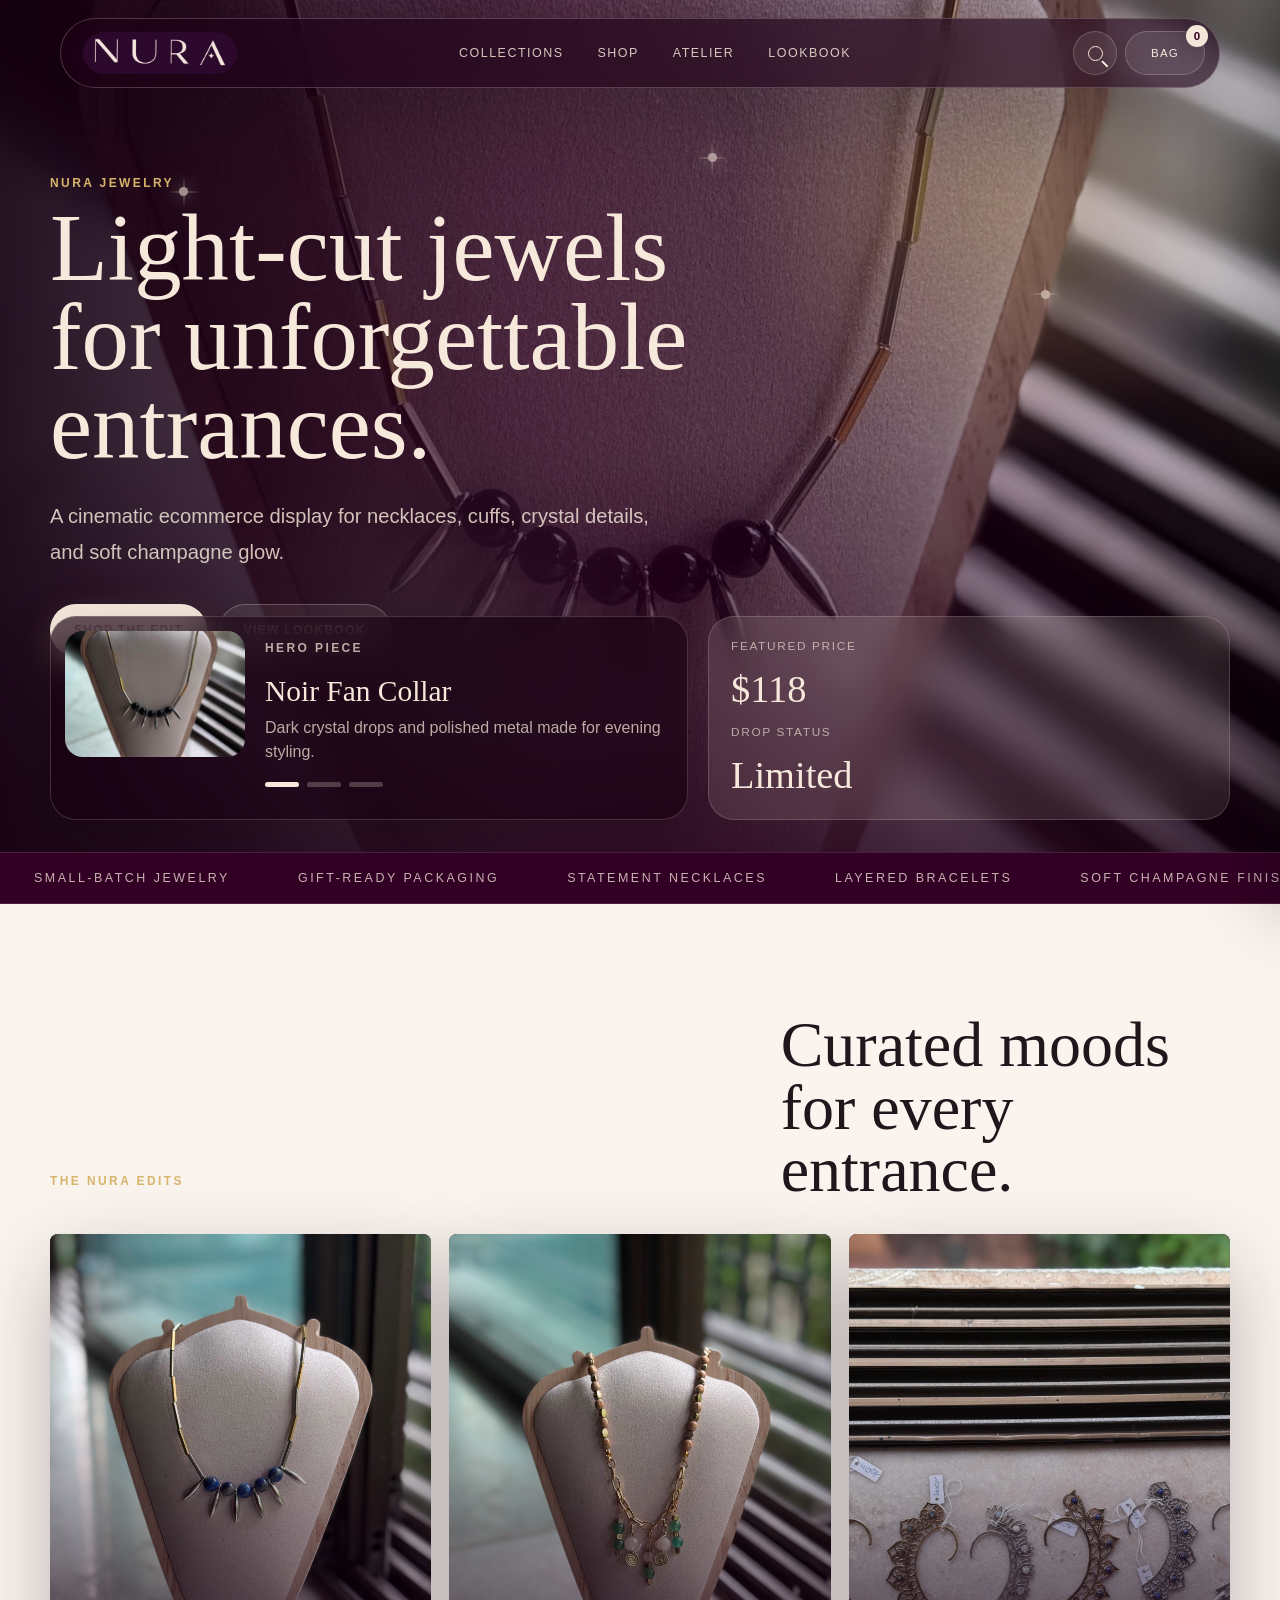
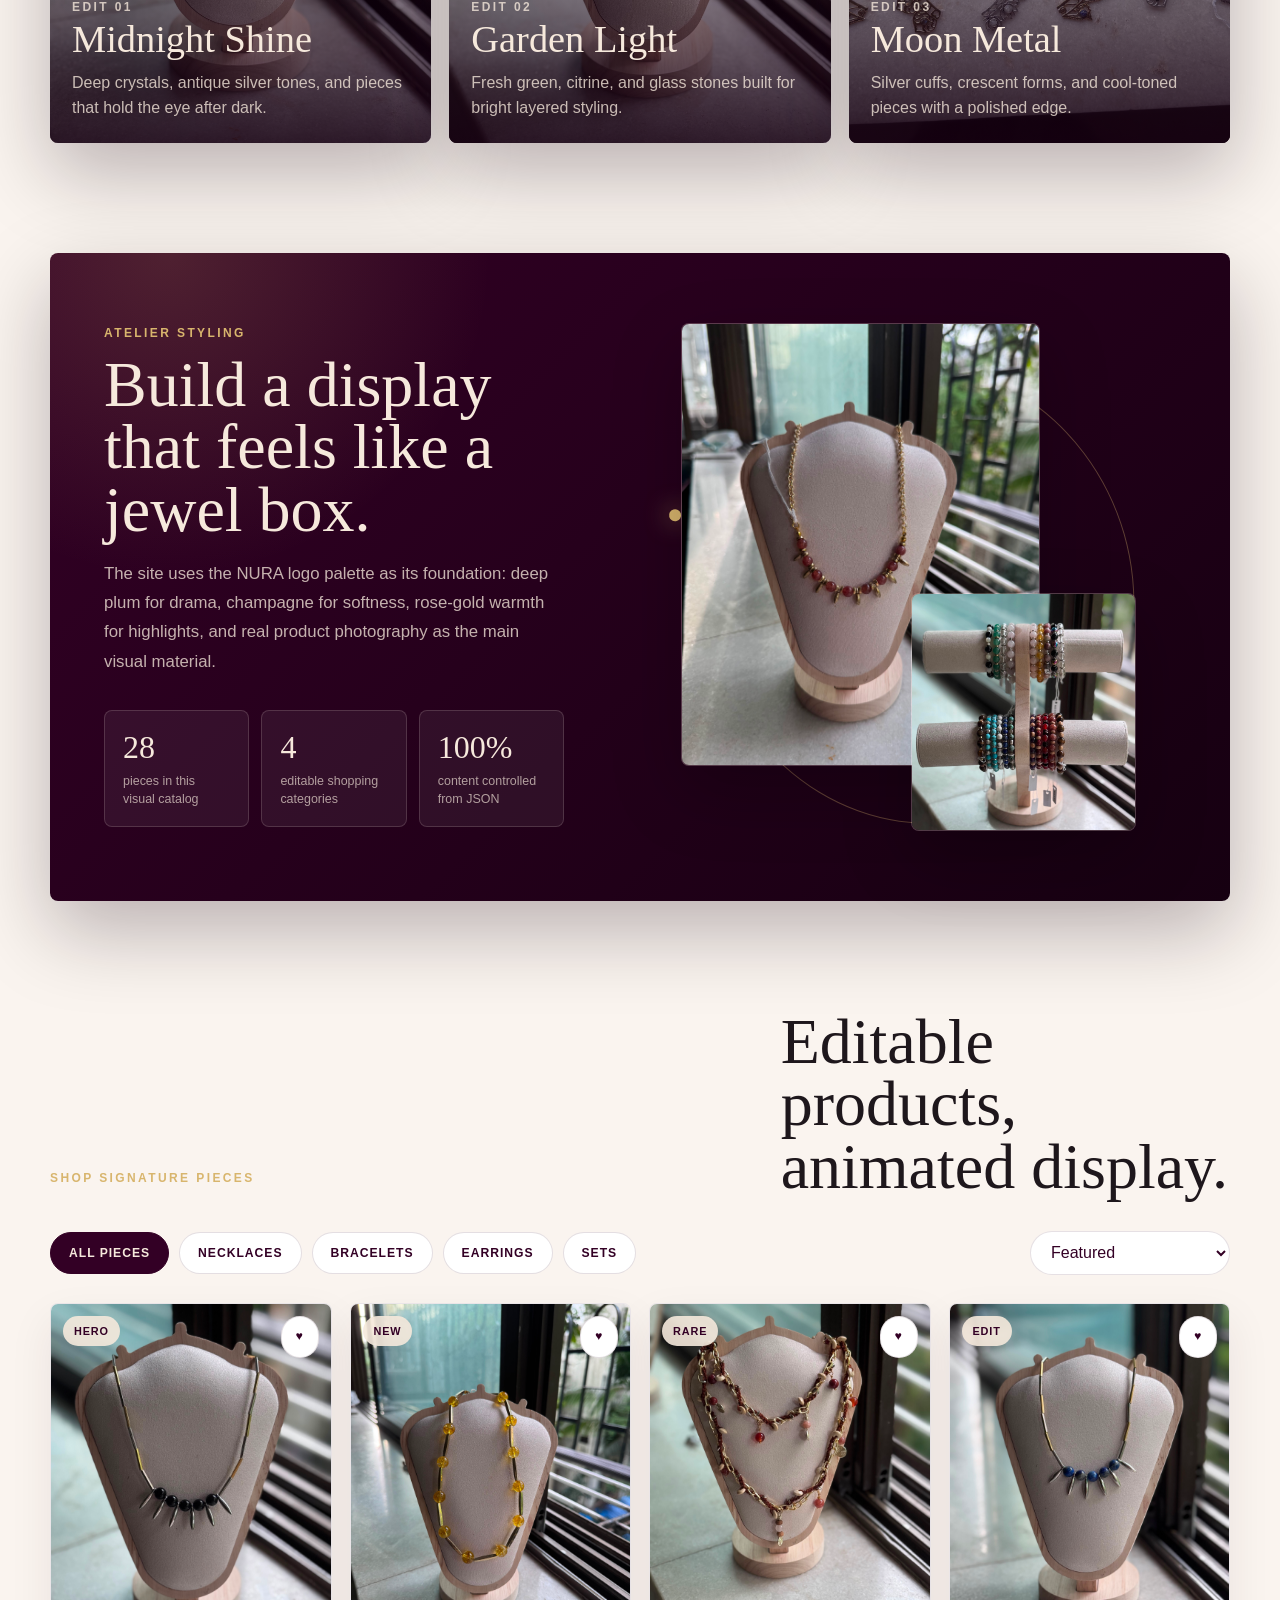
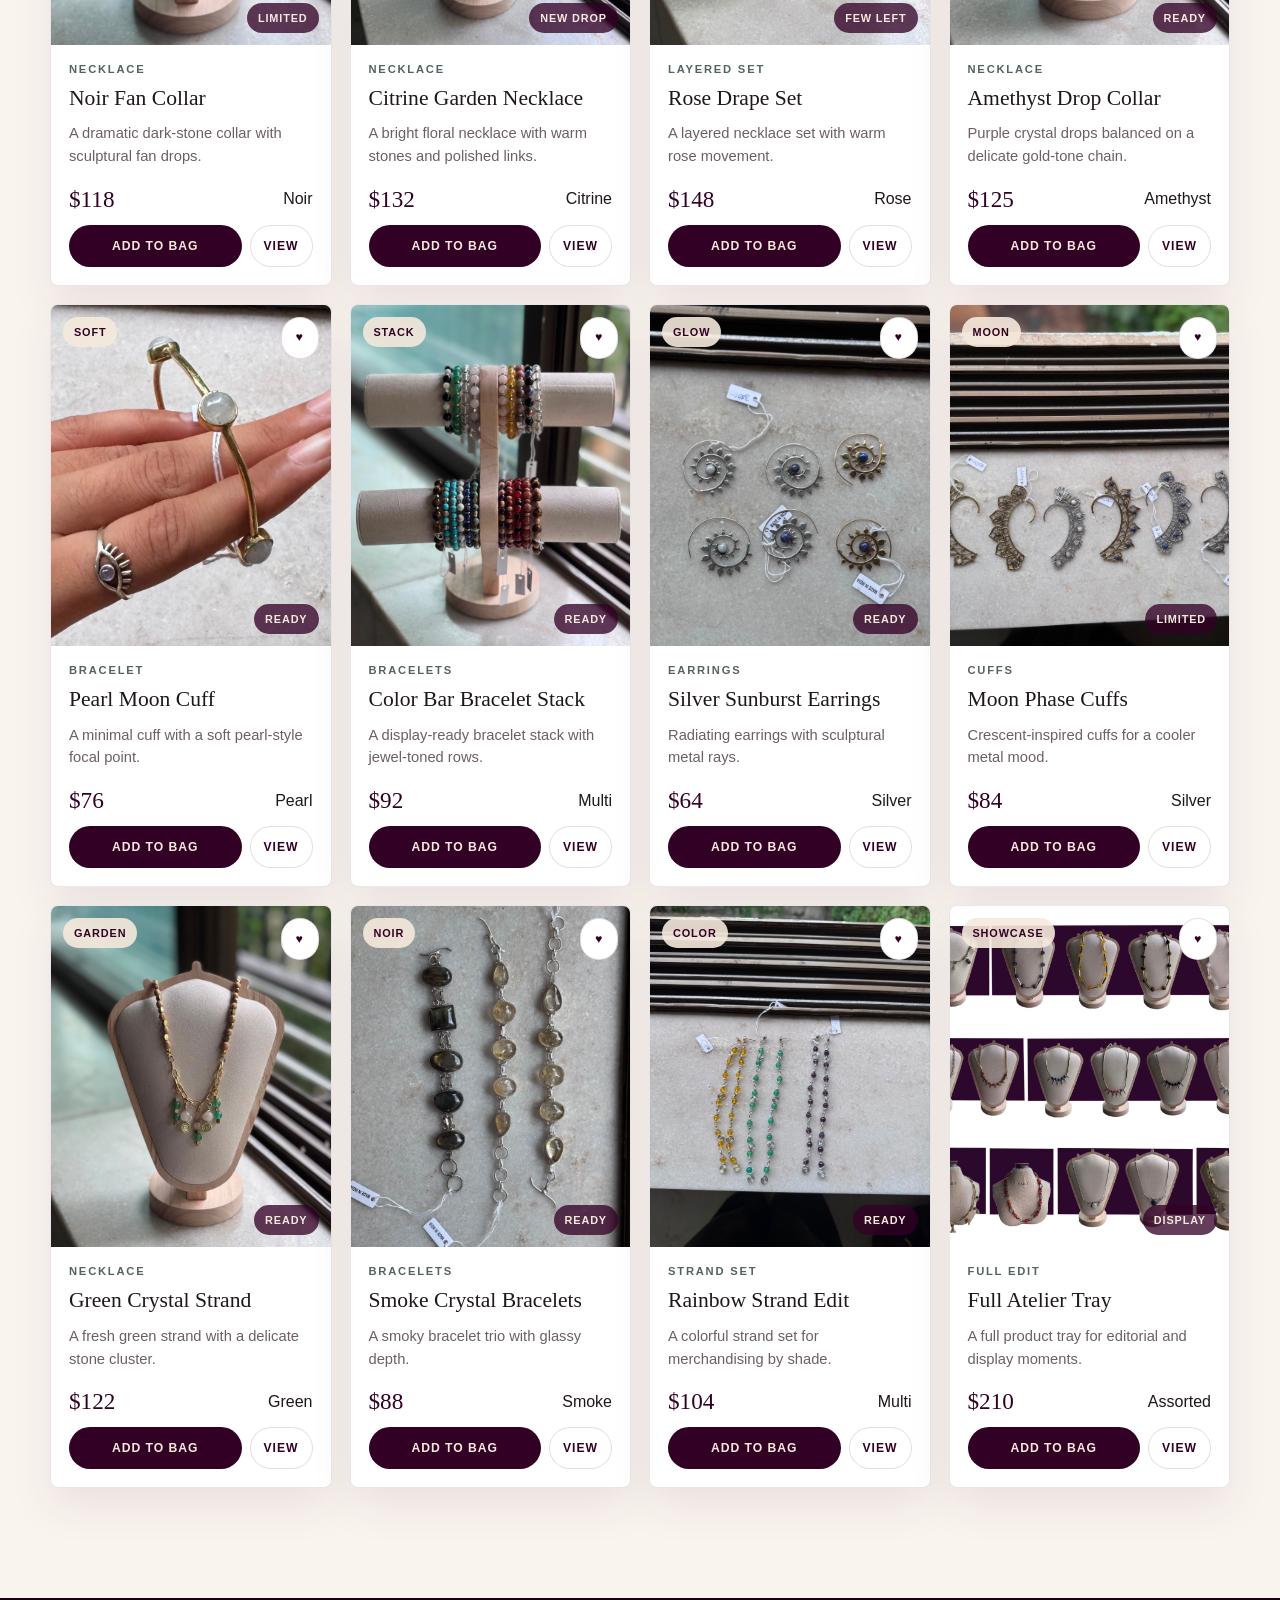
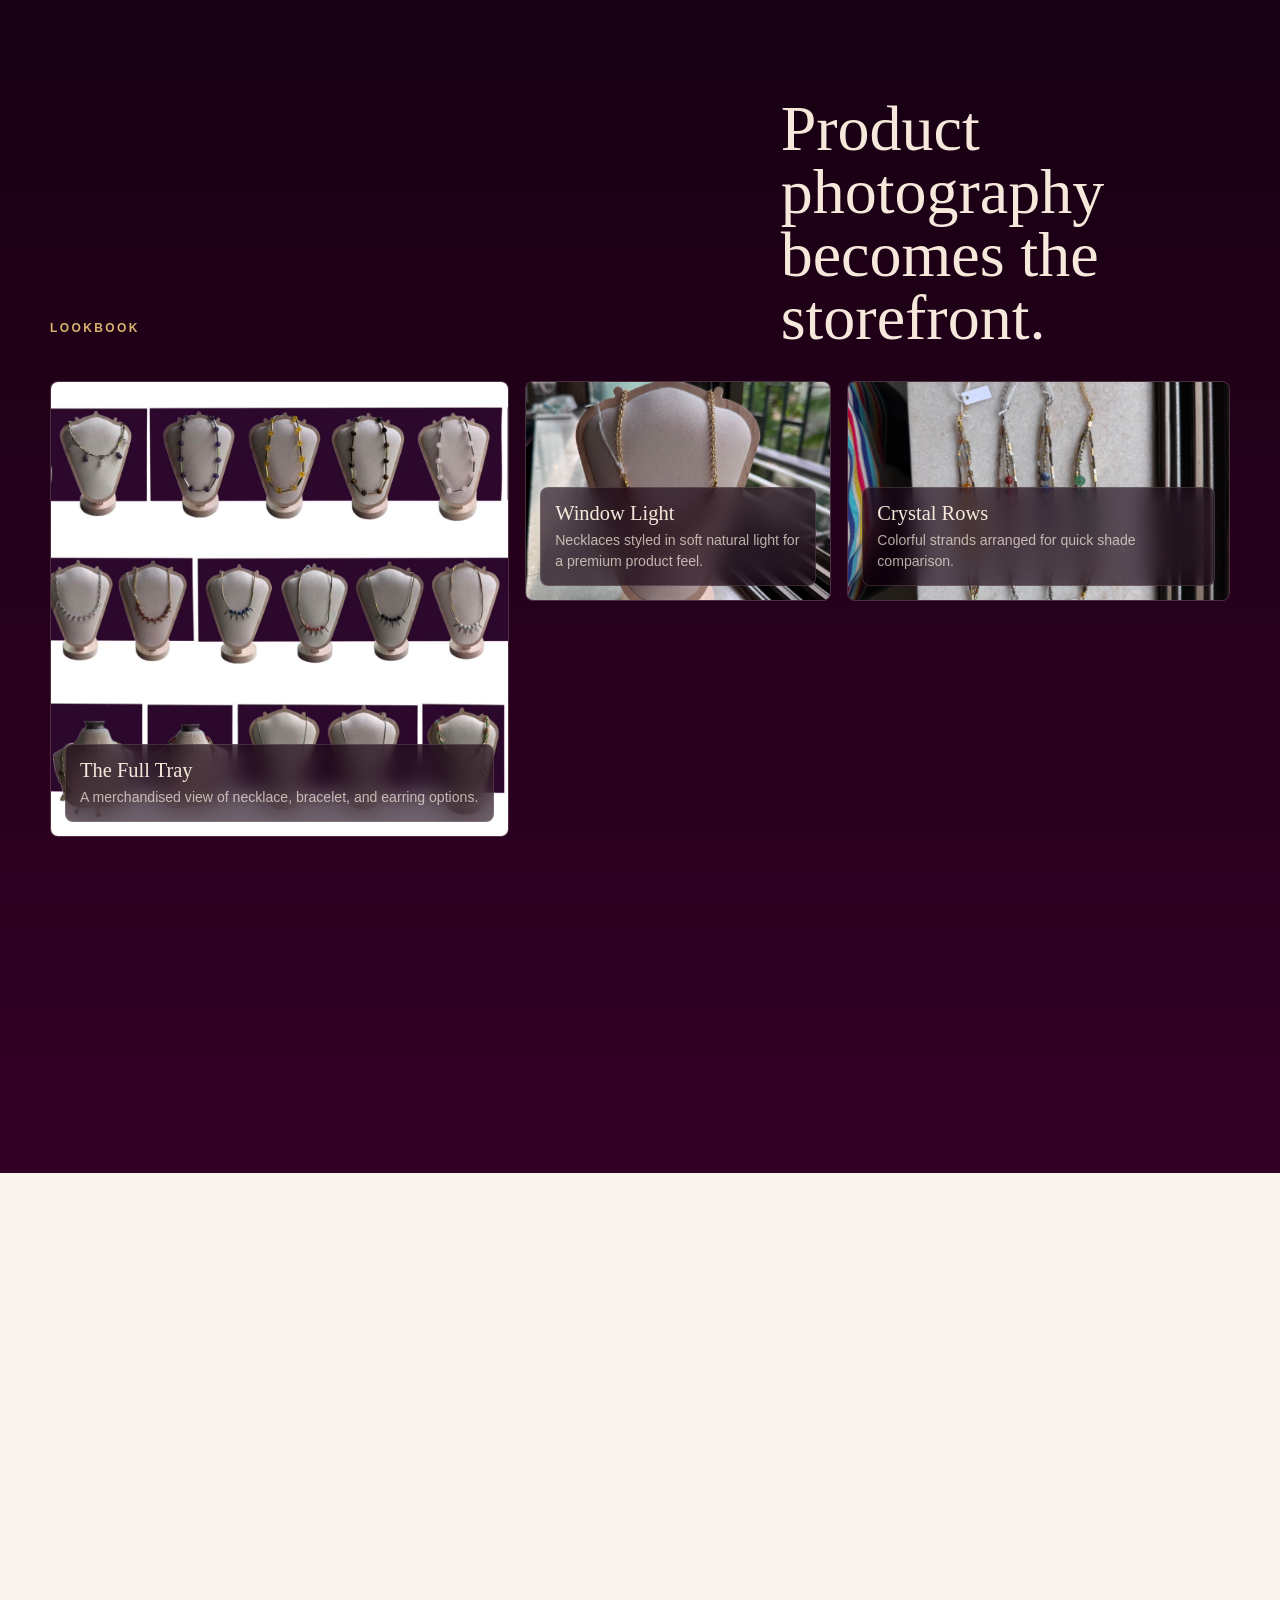
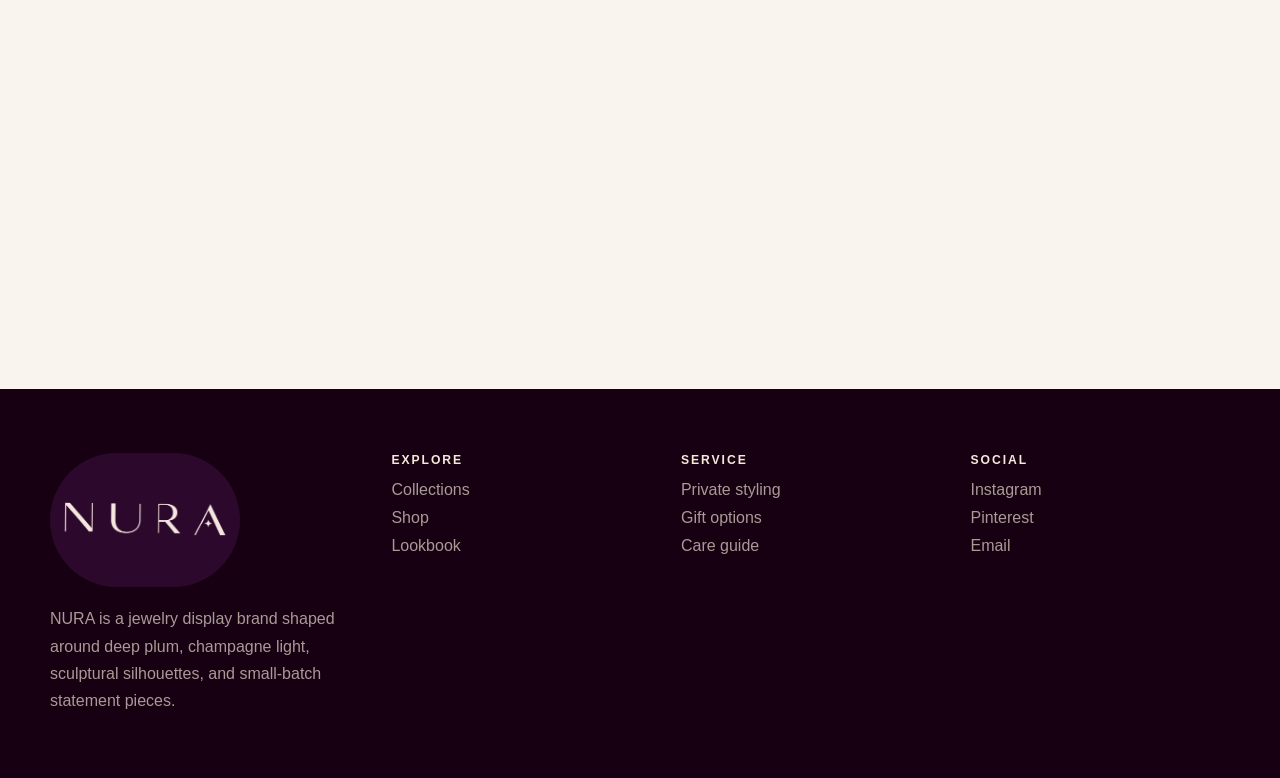
==== index.html @ d4d89b65 "Build NURA jewelry website" ====
<!DOCTYPE html>
<html lang="en">
  <head>
    <meta charset="UTF-8" />
    <meta name="viewport" content="width=device-width, initial-scale=1.0" />
    <meta
      name="description"
      content="NURA is a jewelry ecommerce showcase with animated collections, editable JSON content, and polished product displays."
    />
    <title>NURA Jewelry | Light-Cut Statement Pieces</title>
    <link rel="stylesheet" href="css/style.css" />
    <script src="js/jquery-3.7.1.min.js" defer></script>
    <script src="js/main.js" defer></script>
  </head>
  <body>
    <div class="loader" id="loader" aria-hidden="true">
      <img src="14340495-cec3-4148-ad80-c19ca91f271d.JPG" alt="" />
      <span></span>
    </div>

    <div class="scroll-progress" id="scrollProgress"></div>

    <header class="site-header" id="siteHeader">
      <a class="brand-mark" href="#home" aria-label="NURA home">
        <img
          src="14340495-cec3-4148-ad80-c19ca91f271d.JPG"
          alt="NURA logo"
        />
      </a>

      <nav class="nav-links" aria-label="Primary navigation">
        <a href="#collections">Collections</a>
        <a href="#shop">Shop</a>
        <a href="#atelier">Atelier</a>
        <a href="#lookbook">Lookbook</a>
      </nav>

      <div class="header-actions">
        <button class="icon-button search-toggle" type="button" aria-label="Open search">
          <span></span>
        </button>
        <button class="cart-button" type="button" id="openCart" aria-label="Open cart">
          <span class="cart-dot" id="cartCount">0</span>
          Bag
        </button>
        <button class="menu-toggle" type="button" id="menuToggle" aria-label="Open menu">
          <span></span>
          <span></span>
          <span></span>
        </button>
      </div>
    </header>

    <aside class="mobile-menu" id="mobileMenu" aria-label="Mobile navigation">
      <a href="#collections">Collections</a>
      <a href="#shop">Shop</a>
      <a href="#atelier">Atelier</a>
      <a href="#lookbook">Lookbook</a>
    </aside>

    <div class="search-panel" id="searchPanel" aria-label="Product search">
      <label for="searchInput">Search NURA pieces</label>
      <div>
        <input id="searchInput" type="search" placeholder="Try necklace, bracelet, moon..." />
        <button type="button" id="clearSearch">Clear</button>
      </div>
    </div>

    <main>
      <section class="hero" id="home">
        <div class="hero-bg" id="heroBg"></div>
        <div class="hero-overlay"></div>
        <div class="hero-stars" aria-hidden="true">
          <span></span>
          <span></span>
          <span></span>
          <span></span>
          <span></span>
        </div>

        <div class="hero-content reveal">
          <p class="eyebrow" id="heroEyebrow">NURA Jewelry</p>
          <h1 id="heroTitle">Jewelry that turns light into a signature.</h1>
          <p id="heroCopy">
            Sculptural pieces, gemstone details, and a dramatic plum-and-gold world built for statement dressing.
          </p>
          <div class="hero-actions">
            <a class="primary-link" href="#shop">Shop the edit</a>
            <a class="secondary-link" href="#lookbook">View lookbook</a>
          </div>
        </div>

        <div class="hero-showcase reveal" id="heroShowcase" aria-label="Featured jewelry"></div>
      </section>

      <section class="marquee-band" aria-label="Brand highlights">
        <div class="marquee-track" id="marqueeTrack"></div>
      </section>

      <section class="section-shell intro-panel reveal" id="collections">
        <div class="section-heading">
          <p class="eyebrow">The NURA edits</p>
          <h2>Curated moods for every entrance.</h2>
        </div>
        <div class="collection-grid" id="collectionGrid"></div>
      </section>

      <section class="split-feature reveal" id="atelier">
        <div class="feature-copy">
          <p class="eyebrow" id="atelierEyebrow">Atelier note</p>
          <h2 id="atelierTitle">Layer shine with intention.</h2>
          <p id="atelierCopy"></p>
          <div class="feature-stats" id="atelierStats"></div>
        </div>
        <div class="feature-stage" id="atelierStage"></div>
      </section>

      <section class="shop-section section-shell" id="shop">
        <div class="section-heading reveal">
          <p class="eyebrow">Shop signature pieces</p>
          <h2>Editable products, animated display.</h2>
        </div>

        <div class="shop-toolbar reveal">
          <div class="filter-pills" id="filterPills" aria-label="Product filters"></div>
          <select id="sortProducts" aria-label="Sort products">
            <option value="featured">Featured</option>
            <option value="price-low">Price low to high</option>
            <option value="price-high">Price high to low</option>
            <option value="name">Name A to Z</option>
          </select>
        </div>

        <div class="product-grid" id="productGrid"></div>
      </section>

      <section class="lookbook-section" id="lookbook">
        <div class="section-shell">
          <div class="section-heading reveal">
            <p class="eyebrow">Lookbook</p>
            <h2>Product photography becomes the storefront.</h2>
          </div>
          <div class="lookbook-grid" id="lookbookGrid"></div>
        </div>
      </section>

      <section class="section-shell service-section reveal">
        <div class="service-grid" id="serviceGrid"></div>
      </section>

      <section class="newsletter-section reveal" id="newsletter">
        <div>
          <p class="eyebrow">Private drop list</p>
          <h2>Get first access to new NURA edits.</h2>
        </div>
        <form class="newsletter-form" id="newsletterForm">
          <label class="sr-only" for="emailInput">Email address</label>
          <input id="emailInput" type="email" placeholder="Email address" required />
          <button type="submit">Join</button>
        </form>
      </section>
    </main>

    <footer class="site-footer" id="siteFooter"></footer>

    <aside class="cart-drawer" id="cartDrawer" aria-label="Shopping bag">
      <div class="cart-head">
        <div>
          <p class="eyebrow">Your edit</p>
          <h2>Shopping bag</h2>
        </div>
        <button type="button" id="closeCart" aria-label="Close cart">&times;</button>
      </div>
      <div class="cart-items" id="cartItems"></div>
      <div class="cart-total">
        <span>Total</span>
        <strong id="cartTotal">$0</strong>
      </div>
      <button class="checkout-button" type="button">Request checkout</button>
    </aside>
    <div class="page-scrim" id="pageScrim"></div>

    <dialog class="quick-view" id="quickView">
      <button class="modal-close" type="button" id="closeQuickView" aria-label="Close quick view">
        &times;
      </button>
      <div class="quick-view-body" id="quickViewBody"></div>
    </dialog>

    <div class="toast" id="toast" role="status" aria-live="polite"></div>
  </body>
</html>
---- css/style.css ----
:root {
  --plum: #330025;
  --plum-2: #4c063b;
  --plum-3: #160011;
  --champagne: #f6e9dc;
  --rose: #d9ac9d;
  --gold: #d8b56d;
  --mist: #faf4ef;
  --sage: #53645b;
  --charcoal: #1e171c;
  --muted: #9d8995;
  --line: rgba(246, 233, 220, 0.18);
  --shadow: 0 30px 80px rgba(23, 0, 17, 0.28);
  --serif: Georgia, "Times New Roman", serif;
  --sans: Arial, Helvetica, sans-serif;
}

* {
  box-sizing: border-box;
}

html {
  scroll-behavior: smooth;
  overflow-x: hidden;
}

body {
  margin: 0;
  background: var(--mist);
  color: var(--charcoal);
  font-family: var(--sans);
  overflow-x: hidden;
}

body.locked {
  overflow: hidden;
}

img {
  display: block;
  max-width: 100%;
}

a {
  color: inherit;
  text-decoration: none;
}

button,
input,
select {
  font: inherit;
}

button {
  cursor: pointer;
}

.sr-only {
  position: absolute;
  width: 1px;
  height: 1px;
  padding: 0;
  margin: -1px;
  overflow: hidden;
  clip: rect(0, 0, 0, 0);
  white-space: nowrap;
  border: 0;
}

.loader {
  position: fixed;
  inset: 0;
  z-index: 100;
  display: grid;
  place-items: center;
  background: var(--plum);
  transition: opacity 0.7s ease, visibility 0.7s ease;
}

.loader img {
  width: min(420px, 70vw);
  filter: drop-shadow(0 18px 45px rgba(0, 0, 0, 0.28));
  animation: logoPulse 1.8s ease-in-out infinite;
}

.loader span {
  position: absolute;
  bottom: 24%;
  width: 140px;
  height: 1px;
  background: linear-gradient(90deg, transparent, var(--champagne), transparent);
  animation: lineSweep 1.6s ease-in-out infinite;
}

.loader.hide {
  opacity: 0;
  visibility: hidden;
}

.scroll-progress {
  position: fixed;
  top: 0;
  left: 0;
  z-index: 91;
  width: 0%;
  height: 3px;
  background: linear-gradient(90deg, var(--gold), var(--rose), var(--champagne));
}

.site-header {
  position: fixed;
  top: 18px;
  left: 50%;
  z-index: 90;
  display: grid;
  grid-template-columns: auto 1fr auto;
  align-items: center;
  gap: 28px;
  width: min(1160px, calc(100% - 32px));
  min-height: 70px;
  padding: 10px 14px 10px 22px;
  border: 1px solid rgba(246, 233, 220, 0.22);
  border-radius: 999px;
  color: var(--champagne);
  background: rgba(30, 0, 23, 0.62);
  box-shadow: 0 20px 80px rgba(0, 0, 0, 0.22);
  transform: translateX(-50%);
  backdrop-filter: blur(22px);
  transition: background 0.3s ease, transform 0.3s ease;
}

.site-header.scrolled {
  background: rgba(22, 0, 17, 0.86);
}

.brand-mark {
  display: inline-flex;
  align-items: center;
  width: 154px;
  height: 42px;
  overflow: hidden;
  border-radius: 999px;
  background: var(--plum);
}

.brand-mark img {
  width: 100%;
  height: 100%;
  object-fit: cover;
  object-position: center;
}

.nav-links {
  display: flex;
  justify-content: center;
  gap: clamp(16px, 3vw, 34px);
  font-size: 0.78rem;
  letter-spacing: 0.12em;
  text-transform: uppercase;
}

.nav-links a {
  position: relative;
  padding: 12px 0;
  color: rgba(246, 233, 220, 0.84);
}

.nav-links a::after {
  position: absolute;
  left: 0;
  bottom: 5px;
  width: 100%;
  height: 1px;
  content: "";
  background: var(--gold);
  transform: scaleX(0);
  transform-origin: right;
  transition: transform 0.35s ease;
}

.nav-links a:hover::after {
  transform: scaleX(1);
  transform-origin: left;
}

.header-actions {
  display: flex;
  align-items: center;
  gap: 8px;
  min-width: 0;
  justify-self: end;
}

.icon-button,
.cart-button,
.menu-toggle {
  border: 1px solid rgba(246, 233, 220, 0.22);
  color: var(--champagne);
  background: rgba(255, 255, 255, 0.08);
}

.icon-button,
.menu-toggle {
  display: grid;
  place-items: center;
  width: 44px;
  height: 44px;
  border-radius: 50%;
}

.search-toggle span {
  position: relative;
  display: block;
  width: 15px;
  height: 15px;
  border: 1.5px solid currentColor;
  border-radius: 50%;
}

.search-toggle span::after {
  position: absolute;
  right: -7px;
  bottom: -5px;
  width: 8px;
  height: 1.5px;
  content: "";
  background: currentColor;
  transform: rotate(45deg);
}

.cart-button {
  position: relative;
  min-width: 80px;
  height: 44px;
  padding: 0 18px;
  border-radius: 999px;
  text-transform: uppercase;
  letter-spacing: 0.1em;
  font-size: 0.72rem;
}

.cart-dot {
  position: absolute;
  top: -7px;
  right: -4px;
  display: grid;
  place-items: center;
  min-width: 22px;
  height: 22px;
  padding: 0 6px;
  border-radius: 999px;
  color: var(--plum);
  background: var(--champagne);
  font-size: 0.72rem;
  font-weight: 700;
  letter-spacing: 0;
}

.menu-toggle {
  display: none;
  gap: 4px;
}

.menu-toggle span {
  display: block;
  width: 17px;
  height: 1px;
  background: currentColor;
}

.mobile-menu,
.search-panel {
  position: fixed;
  left: 50%;
  z-index: 80;
  width: min(620px, calc(100% - 32px));
  border: 1px solid rgba(246, 233, 220, 0.2);
  border-radius: 24px;
  color: var(--champagne);
  background: rgba(22, 0, 17, 0.94);
  box-shadow: var(--shadow);
  transform: translate(-50%, -16px);
  opacity: 0;
  visibility: hidden;
  transition: opacity 0.3s ease, transform 0.3s ease, visibility 0.3s ease;
  backdrop-filter: blur(20px);
}

.mobile-menu.open,
.search-panel.open {
  transform: translate(-50%, 0);
  opacity: 1;
  visibility: visible;
}

.mobile-menu {
  top: 98px;
  display: grid;
  gap: 4px;
  padding: 16px;
}

.mobile-menu a {
  padding: 16px;
  border-radius: 14px;
  color: rgba(246, 233, 220, 0.84);
  background: rgba(255, 255, 255, 0.05);
}

.search-panel {
  top: 100px;
  padding: 18px;
}

.search-panel label {
  display: block;
  margin-bottom: 10px;
  color: rgba(246, 233, 220, 0.7);
  font-size: 0.72rem;
  letter-spacing: 0.16em;
  text-transform: uppercase;
}

.search-panel div {
  display: grid;
  grid-template-columns: 1fr auto;
  gap: 10px;
}

.search-panel input,
.search-panel button {
  min-height: 48px;
  border-radius: 999px;
  border: 1px solid rgba(246, 233, 220, 0.22);
}

.search-panel input {
  width: 100%;
  padding: 0 18px;
  color: var(--champagne);
  background: rgba(255, 255, 255, 0.08);
  outline: none;
}

.search-panel button {
  padding: 0 18px;
  color: var(--plum);
  background: var(--champagne);
}

.hero {
  position: relative;
  display: grid;
  align-items: end;
  min-height: calc(100vh - 48px);
  padding: 170px max(24px, calc((100vw - 1180px) / 2)) 42px;
  overflow: hidden;
  color: var(--champagne);
  isolation: isolate;
}

.hero-bg {
  position: absolute;
  inset: 0;
  z-index: -3;
  background-image: url("../defa1ea8-98a5-4aa4-b61e-7a90c1c58cb4.JPG");
  background-position: center;
  background-size: cover;
  filter: saturate(0.94) contrast(1.08);
  transform: scale(1.06);
  animation: heroDrift 16s ease-in-out infinite alternate;
  transition: background-image 0.7s ease;
}

.hero-overlay {
  position: absolute;
  inset: 0;
  z-index: -2;
  background:
    radial-gradient(circle at 78% 24%, rgba(216, 181, 109, 0.28), transparent 22%),
    radial-gradient(circle at 34% 80%, rgba(83, 100, 91, 0.24), transparent 24%),
    linear-gradient(90deg, rgba(22, 0, 17, 0.92), rgba(51, 0, 37, 0.62) 44%, rgba(22, 0, 17, 0.18)),
    linear-gradient(0deg, rgba(22, 0, 17, 0.72), transparent 48%);
}

.hero-stars span {
  position: absolute;
  z-index: -1;
  width: 9px;
  height: 9px;
  border-radius: 50%;
  background: var(--champagne);
  box-shadow: 0 0 16px rgba(246, 233, 220, 0.85);
  opacity: 0.6;
  animation: sparkle 3.4s ease-in-out infinite;
}

.hero-stars span::before,
.hero-stars span::after {
  position: absolute;
  inset: 50% auto auto 50%;
  width: 32px;
  height: 1px;
  content: "";
  background: linear-gradient(90deg, transparent, var(--champagne), transparent);
  transform: translate(-50%, -50%);
}

.hero-stars span::after {
  transform: translate(-50%, -50%) rotate(90deg);
}

.hero-stars span:nth-child(1) {
  top: 22%;
  left: 14%;
}

.hero-stars span:nth-child(2) {
  top: 34%;
  right: 18%;
  animation-delay: 0.8s;
}

.hero-stars span:nth-child(3) {
  right: 34%;
  bottom: 22%;
  animation-delay: 1.4s;
}

.hero-stars span:nth-child(4) {
  top: 18%;
  right: 44%;
  animation-delay: 2s;
}

.hero-stars span:nth-child(5) {
  left: 7%;
  bottom: 18%;
  animation-delay: 2.6s;
}

.hero-content {
  min-width: 0;
  width: min(930px, 100%);
  padding-bottom: 154px;
}

.eyebrow {
  margin: 0 0 14px;
  color: var(--gold);
  font-size: 0.75rem;
  font-weight: 700;
  letter-spacing: 0.2em;
  text-transform: uppercase;
}

p {
  overflow-wrap: break-word;
}

h1,
h2,
h3 {
  margin: 0;
  font-family: var(--serif);
  font-weight: 500;
  letter-spacing: 0;
}

h1 {
  max-width: min(900px, 100%);
  font-size: clamp(3.25rem, 7.4vw, 7.2rem);
  line-height: 0.94;
  text-wrap: balance;
}

h1 span {
  display: block;
}

.hero-content p:not(.eyebrow) {
  width: min(620px, 100%);
  margin: 28px 0 0;
  color: rgba(246, 233, 220, 0.82);
  font-size: clamp(1rem, 2.1vw, 1.26rem);
  line-height: 1.75;
}

.hero-actions {
  display: flex;
  flex-wrap: wrap;
  gap: 12px;
  margin-top: 34px;
}

.primary-link,
.secondary-link,
.checkout-button,
.newsletter-form button {
  position: relative;
  display: inline-flex;
  align-items: center;
  justify-content: center;
  min-height: 52px;
  padding: 0 24px;
  overflow: hidden;
  border-radius: 999px;
  letter-spacing: 0.1em;
  text-transform: uppercase;
  font-size: 0.76rem;
  font-weight: 700;
}

.primary-link {
  color: var(--plum);
  background: var(--champagne);
  box-shadow: 0 14px 36px rgba(216, 181, 109, 0.18);
}

.primary-link::after {
  position: absolute;
  inset: 0;
  content: "";
  background: linear-gradient(120deg, transparent 20%, rgba(255, 255, 255, 0.8), transparent 78%);
  transform: translateX(-120%);
}

.primary-link:hover::after {
  animation: buttonShine 0.9s ease;
}

.secondary-link {
  border: 1px solid rgba(246, 233, 220, 0.26);
  color: var(--champagne);
  background: rgba(246, 233, 220, 0.08);
}

.hero-showcase {
  position: absolute;
  right: max(24px, calc((100vw - 1180px) / 2));
  bottom: 32px;
  left: max(24px, calc((100vw - 1180px) / 2));
  display: grid;
  grid-template-columns: 1.1fr 0.9fr;
  gap: 20px;
  align-items: stretch;
}

.hero-card {
  position: relative;
  display: grid;
  grid-template-columns: minmax(110px, 180px) 1fr;
  gap: 20px;
  min-height: 146px;
  padding: 14px;
  overflow: hidden;
  border: 1px solid rgba(246, 233, 220, 0.18);
  border-radius: 26px;
  background: rgba(22, 0, 17, 0.64);
  box-shadow: 0 28px 70px rgba(0, 0, 0, 0.24);
  backdrop-filter: blur(18px);
}

.hero-card > div {
  min-width: 0;
}

.hero-card img {
  width: 100%;
  height: 126px;
  border-radius: 18px;
  object-fit: cover;
}

.hero-card h3 {
  margin-top: 4px;
  font-size: clamp(1.35rem, 2.3vw, 2rem);
}

.hero-card p {
  margin: 8px 0 18px;
  color: rgba(246, 233, 220, 0.72);
  line-height: 1.5;
}

.slide-controls {
  display: flex;
  gap: 8px;
  align-items: center;
}

.slide-dot {
  width: 34px;
  height: 5px;
  border: 0;
  border-radius: 999px;
  background: rgba(246, 233, 220, 0.24);
}

.slide-dot.active {
  background: var(--champagne);
}

.availability-panel {
  display: grid;
  gap: 14px;
  padding: 22px;
  border: 1px solid rgba(246, 233, 220, 0.18);
  border-radius: 26px;
  background: rgba(246, 233, 220, 0.11);
  backdrop-filter: blur(18px);
}

.availability-panel span {
  color: rgba(246, 233, 220, 0.65);
  font-size: 0.74rem;
  letter-spacing: 0.14em;
  text-transform: uppercase;
}

.availability-panel strong {
  font-family: var(--serif);
  font-size: clamp(1.6rem, 3vw, 2.5rem);
  font-weight: 500;
}

.marquee-band {
  overflow: hidden;
  color: var(--champagne);
  background: var(--plum);
  border-top: 1px solid rgba(246, 233, 220, 0.12);
  border-bottom: 1px solid rgba(246, 233, 220, 0.12);
}

.marquee-track {
  display: flex;
  width: max-content;
  animation: marquee 28s linear infinite;
}

.marquee-track span {
  padding: 18px 34px;
  color: rgba(246, 233, 220, 0.76);
  font-size: 0.78rem;
  letter-spacing: 0.2em;
  text-transform: uppercase;
}

.section-shell {
  width: min(1180px, calc(100% - 32px));
  margin: 0 auto;
}

.json-warning {
  margin-top: 140px;
  margin-bottom: 80px;
  padding: 36px;
  border: 1px solid rgba(51, 0, 37, 0.14);
  border-radius: 8px;
  background: #fff;
  box-shadow: 0 18px 44px rgba(52, 0, 37, 0.08);
}

.json-warning h1 {
  color: var(--plum);
  font-size: clamp(2.4rem, 6vw, 5rem);
}

.json-warning p:not(.eyebrow) {
  max-width: 760px;
  color: #6d5e68;
  line-height: 1.7;
}

.json-warning code {
  display: inline-block;
  padding: 3px 7px;
  border-radius: 6px;
  color: var(--champagne);
  background: var(--plum);
}

.intro-panel {
  padding: 110px 0 80px;
}

.section-heading {
  display: grid;
  grid-template-columns: minmax(0, 0.86fr) minmax(280px, 0.55fr);
  gap: 28px;
  align-items: end;
  margin-bottom: 32px;
}

.section-heading h2,
.feature-copy h2,
.newsletter-section h2 {
  font-size: clamp(2.25rem, 5vw, 5.2rem);
  line-height: 0.98;
}

.collection-grid {
  display: grid;
  grid-template-columns: repeat(3, minmax(0, 1fr));
  gap: 18px;
}

.collection-card {
  position: relative;
  min-height: 440px;
  overflow: hidden;
  border-radius: 8px;
  color: var(--champagne);
  background: var(--plum);
  box-shadow: var(--shadow);
}

.collection-card img {
  width: 100%;
  height: 100%;
  min-height: 440px;
  object-fit: cover;
  transform: scale(1.03);
  transition: transform 0.8s ease, filter 0.8s ease;
}

.collection-card::after {
  position: absolute;
  inset: 0;
  content: "";
  background: linear-gradient(180deg, transparent 30%, rgba(22, 0, 17, 0.88));
}

.collection-card:hover img {
  filter: saturate(1.08) contrast(1.04);
  transform: scale(1.11);
}

.collection-card div {
  position: absolute;
  right: 22px;
  bottom: 22px;
  left: 22px;
  z-index: 1;
}

.collection-card h3 {
  margin-bottom: 10px;
  font-size: clamp(1.6rem, 3vw, 2.6rem);
}

.collection-card p {
  margin: 0;
  color: rgba(246, 233, 220, 0.78);
  line-height: 1.55;
}

.split-feature {
  display: grid;
  grid-template-columns: minmax(300px, 0.86fr) minmax(320px, 1fr);
  gap: clamp(28px, 6vw, 86px);
  align-items: center;
  width: min(1180px, calc(100% - 32px));
  margin: 30px auto 110px;
  padding: clamp(26px, 5vw, 54px);
  border-radius: 8px;
  color: var(--champagne);
  background:
    radial-gradient(circle at 10% 0%, rgba(216, 181, 109, 0.18), transparent 26%),
    linear-gradient(135deg, var(--plum), var(--plum-3));
  box-shadow: var(--shadow);
}

.feature-copy p:not(.eyebrow) {
  color: rgba(246, 233, 220, 0.76);
  font-size: 1.05rem;
  line-height: 1.75;
}

.feature-stats {
  display: grid;
  grid-template-columns: repeat(3, 1fr);
  gap: 12px;
  margin-top: 34px;
}

.stat-card {
  padding: 18px;
  border: 1px solid rgba(246, 233, 220, 0.16);
  border-radius: 8px;
  background: rgba(255, 255, 255, 0.06);
}

.stat-card strong {
  display: block;
  font-family: var(--serif);
  font-size: 2rem;
  font-weight: 500;
}

.stat-card span {
  display: block;
  margin-top: 6px;
  color: rgba(246, 233, 220, 0.66);
  font-size: 0.78rem;
  line-height: 1.45;
}

.feature-stage {
  position: relative;
  min-height: 540px;
}

.floating-piece {
  position: absolute;
  overflow: hidden;
  border: 1px solid rgba(246, 233, 220, 0.18);
  border-radius: 8px;
  background: rgba(246, 233, 220, 0.08);
  box-shadow: 0 26px 70px rgba(0, 0, 0, 0.24);
}

.floating-piece img {
  width: 100%;
  height: 100%;
  object-fit: cover;
}

.floating-piece.large {
  inset: 0 18% 12% 0;
  animation: floatPiece 7s ease-in-out infinite;
}

.floating-piece.small {
  right: 0;
  bottom: 0;
  width: 42%;
  height: 44%;
  animation: floatPiece 8s ease-in-out 1s infinite;
}

.orbit-line {
  position: absolute;
  inset: 10% 8% 4% 12%;
  border: 1px solid rgba(216, 181, 109, 0.34);
  border-radius: 50%;
  transform: rotate(-16deg);
}

.orbit-line::after {
  position: absolute;
  top: 18%;
  left: -6px;
  width: 12px;
  height: 12px;
  border-radius: 50%;
  content: "";
  background: var(--gold);
  box-shadow: 0 0 24px rgba(216, 181, 109, 0.8);
  animation: orbitPulse 2.6s ease-in-out infinite;
}

.shop-section {
  padding: 0 0 110px;
}

.shop-toolbar {
  display: flex;
  justify-content: space-between;
  gap: 18px;
  align-items: center;
  margin-bottom: 28px;
}

.filter-pills {
  display: flex;
  flex-wrap: wrap;
  gap: 10px;
}

.filter-pill,
.product-card button,
.product-card .quick-open {
  min-height: 42px;
  border: 1px solid rgba(51, 0, 37, 0.13);
  border-radius: 999px;
  background: #fff;
  color: var(--plum);
  font-size: 0.76rem;
  font-weight: 700;
  letter-spacing: 0.08em;
  text-transform: uppercase;
}

.filter-pill {
  padding: 0 18px;
}

.filter-pill.active {
  border-color: var(--plum);
  color: var(--champagne);
  background: var(--plum);
}

.shop-toolbar select {
  min-width: 200px;
  min-height: 44px;
  padding: 0 16px;
  border: 1px solid rgba(51, 0, 37, 0.12);
  border-radius: 999px;
  color: var(--plum);
  background: #fff;
  outline: none;
}

.product-grid {
  display: grid;
  grid-template-columns: repeat(4, minmax(0, 1fr));
  gap: 18px;
}

.product-card {
  position: relative;
  display: grid;
  grid-template-rows: auto 1fr;
  overflow: hidden;
  border: 1px solid rgba(51, 0, 37, 0.1);
  border-radius: 8px;
  background: #fff;
  box-shadow: 0 18px 44px rgba(52, 0, 37, 0.08);
  transform: translateY(24px);
  opacity: 0;
  transition: transform 0.55s ease, opacity 0.55s ease, box-shadow 0.35s ease;
}

.product-card.visible {
  transform: translateY(0);
  opacity: 1;
}

.product-card:hover {
  box-shadow: 0 28px 70px rgba(52, 0, 37, 0.18);
}

.product-media {
  position: relative;
  aspect-ratio: 0.82;
  overflow: hidden;
  background: #f0e7e0;
}

.product-media img {
  width: 100%;
  height: 100%;
  object-fit: cover;
  transition: transform 0.8s ease;
}

.product-card:hover .product-media img {
  transform: scale(1.08);
}

.badge,
.stock-tag {
  position: absolute;
  z-index: 1;
  display: inline-flex;
  align-items: center;
  min-height: 30px;
  padding: 0 11px;
  border-radius: 999px;
  font-size: 0.68rem;
  font-weight: 700;
  letter-spacing: 0.08em;
  text-transform: uppercase;
}

.badge {
  top: 12px;
  left: 12px;
  color: var(--plum);
  background: rgba(246, 233, 220, 0.9);
}

.stock-tag {
  right: 12px;
  bottom: 12px;
  color: var(--champagne);
  background: rgba(51, 0, 37, 0.76);
}

.favorite-toggle {
  position: absolute;
  top: 12px;
  right: 12px;
  z-index: 2;
  display: grid;
  place-items: center;
  width: 38px;
  height: 38px;
  border: 0;
  border-radius: 50%;
  color: var(--plum);
  background: rgba(255, 255, 255, 0.88);
  font-family: var(--serif);
  font-size: 1.15rem;
}

.favorite-toggle.active {
  color: var(--champagne);
  background: var(--plum);
}

.product-info {
  display: grid;
  gap: 12px;
  padding: 18px;
}

.product-kicker {
  color: var(--sage);
  font-size: 0.7rem;
  font-weight: 700;
  letter-spacing: 0.16em;
  text-transform: uppercase;
}

.product-info h3 {
  font-size: 1.35rem;
  line-height: 1.1;
}

.product-info p {
  margin: 0;
  color: #6d5e68;
  font-size: 0.92rem;
  line-height: 1.55;
}

.product-foot {
  display: flex;
  align-items: center;
  justify-content: space-between;
  gap: 14px;
  padding-top: 6px;
}

.price {
  color: var(--plum);
  font-family: var(--serif);
  font-size: 1.45rem;
}

.product-actions {
  display: grid;
  grid-template-columns: 1fr auto;
  gap: 8px;
}

.product-card button,
.product-card .quick-open {
  display: inline-flex;
  align-items: center;
  justify-content: center;
  padding: 0 13px;
}

.product-card .add-to-bag {
  color: var(--champagne);
  background: var(--plum);
}

.lookbook-section {
  padding: 100px 0;
  color: var(--champagne);
  background:
    linear-gradient(180deg, rgba(22, 0, 17, 0.96), rgba(51, 0, 37, 0.98)),
    var(--plum);
}

.lookbook-grid {
  display: grid;
  grid-template-columns: 1.2fr 0.8fr 1fr;
  grid-auto-rows: 220px;
  gap: 16px;
}

.lookbook-tile {
  position: relative;
  overflow: hidden;
  border: 1px solid rgba(246, 233, 220, 0.12);
  border-radius: 8px;
  background: rgba(246, 233, 220, 0.08);
}

.lookbook-tile:nth-child(1),
.lookbook-tile:nth-child(4) {
  grid-row: span 2;
}

.lookbook-tile img {
  width: 100%;
  height: 100%;
  object-fit: cover;
  transition: transform 1s ease;
}

.lookbook-tile:hover img {
  transform: scale(1.08);
}

.lookbook-tile div {
  position: absolute;
  right: 14px;
  bottom: 14px;
  left: 14px;
  padding: 14px;
  border: 1px solid rgba(246, 233, 220, 0.14);
  border-radius: 8px;
  background: rgba(22, 0, 17, 0.62);
  backdrop-filter: blur(12px);
}

.lookbook-tile h3 {
  margin-bottom: 5px;
  font-size: 1.28rem;
}

.lookbook-tile p {
  margin: 0;
  color: rgba(246, 233, 220, 0.72);
  font-size: 0.88rem;
  line-height: 1.45;
}

.service-section {
  padding: 100px 0;
}

.service-grid {
  display: grid;
  grid-template-columns: repeat(3, minmax(0, 1fr));
  gap: 18px;
}

.service-card {
  min-height: 240px;
  padding: 28px;
  border: 1px solid rgba(51, 0, 37, 0.1);
  border-radius: 8px;
  background: #fff;
  box-shadow: 0 18px 44px rgba(52, 0, 37, 0.07);
}

.service-card span {
  display: grid;
  place-items: center;
  width: 50px;
  height: 50px;
  margin-bottom: 24px;
  border-radius: 50%;
  color: var(--champagne);
  background: var(--plum);
  font-family: var(--serif);
  font-size: 1.25rem;
}

.service-card h3 {
  margin-bottom: 12px;
  font-size: 1.65rem;
}

.service-card p {
  margin: 0;
  color: #6d5e68;
  line-height: 1.65;
}

.newsletter-section {
  display: grid;
  grid-template-columns: minmax(0, 1fr) minmax(280px, 450px);
  gap: 30px;
  align-items: end;
  width: min(1180px, calc(100% - 32px));
  margin: 0 auto 100px;
  padding: clamp(28px, 5vw, 54px);
  border-radius: 8px;
  color: var(--champagne);
  background:
    radial-gradient(circle at 84% 10%, rgba(216, 181, 109, 0.24), transparent 24%),
    linear-gradient(135deg, var(--plum), var(--plum-3));
  box-shadow: var(--shadow);
}

.newsletter-form {
  display: grid;
  grid-template-columns: 1fr auto;
  gap: 10px;
}

.newsletter-form input {
  min-height: 54px;
  min-width: 0;
  padding: 0 18px;
  border: 1px solid rgba(246, 233, 220, 0.2);
  border-radius: 999px;
  color: var(--champagne);
  background: rgba(255, 255, 255, 0.08);
  outline: none;
}

.newsletter-form button,
.checkout-button {
  border: 0;
  color: var(--plum);
  background: var(--champagne);
}

.site-footer {
  display: grid;
  grid-template-columns: 1.2fr repeat(3, minmax(120px, 1fr));
  gap: 30px;
  padding: 64px max(24px, calc((100vw - 1180px) / 2));
  color: var(--champagne);
  background: var(--plum-3);
}

.footer-brand img {
  width: 190px;
  margin-bottom: 18px;
  border-radius: 999px;
}

.site-footer p {
  margin: 0;
  color: rgba(246, 233, 220, 0.66);
  line-height: 1.7;
}

.footer-column h3 {
  margin-bottom: 14px;
  font-family: var(--sans);
  font-size: 0.76rem;
  font-weight: 700;
  letter-spacing: 0.16em;
  text-transform: uppercase;
}

.footer-column a {
  display: block;
  margin: 10px 0;
  color: rgba(246, 233, 220, 0.66);
}

.cart-drawer {
  position: fixed;
  top: 0;
  right: 0;
  z-index: 110;
  display: grid;
  grid-template-rows: auto 1fr auto auto;
  width: min(430px, 100vw);
  height: 100vh;
  padding: 24px;
  color: var(--champagne);
  background: var(--plum-3);
  box-shadow: -28px 0 80px rgba(0, 0, 0, 0.28);
  transform: translateX(104%);
  transition: transform 0.42s ease;
}

.cart-drawer.open {
  transform: translateX(0);
}

.cart-head,
.cart-total {
  display: flex;
  justify-content: space-between;
  gap: 16px;
  align-items: center;
}

.cart-head h2 {
  font-size: 2rem;
}

.cart-head button,
.modal-close {
  display: grid;
  place-items: center;
  width: 42px;
  height: 42px;
  border: 1px solid rgba(246, 233, 220, 0.2);
  border-radius: 50%;
  color: var(--champagne);
  background: rgba(255, 255, 255, 0.08);
  font-size: 1.5rem;
}

.cart-items {
  display: grid;
  gap: 12px;
  align-content: start;
  padding: 22px 0;
  overflow-y: auto;
}

.cart-empty {
  padding: 24px;
  border: 1px solid rgba(246, 233, 220, 0.16);
  border-radius: 8px;
  color: rgba(246, 233, 220, 0.72);
  line-height: 1.6;
}

.cart-line {
  display: grid;
  grid-template-columns: 74px 1fr auto;
  gap: 14px;
  align-items: center;
  padding: 10px;
  border: 1px solid rgba(246, 233, 220, 0.14);
  border-radius: 8px;
  background: rgba(255, 255, 255, 0.06);
}

.cart-line img {
  width: 74px;
  height: 86px;
  border-radius: 6px;
  object-fit: cover;
}

.cart-line h3 {
  font-size: 1rem;
}

.cart-line p {
  margin: 5px 0 0;
  color: rgba(246, 233, 220, 0.68);
  font-size: 0.88rem;
}

.quantity-control {
  display: flex;
  align-items: center;
  gap: 8px;
  margin-top: 10px;
}

.quantity-control button {
  width: 28px;
  height: 28px;
  border: 1px solid rgba(246, 233, 220, 0.18);
  border-radius: 50%;
  color: var(--champagne);
  background: rgba(255, 255, 255, 0.08);
}

.remove-line {
  border: 0;
  color: rgba(246, 233, 220, 0.62);
  background: transparent;
  font-size: 1.25rem;
}

.cart-total {
  padding: 18px 0;
  border-top: 1px solid rgba(246, 233, 220, 0.14);
  font-size: 1.1rem;
}

.cart-total strong {
  font-family: var(--serif);
  font-size: 1.65rem;
  font-weight: 500;
}

.checkout-button {
  width: 100%;
}

.page-scrim {
  position: fixed;
  inset: 0;
  z-index: 105;
  background: rgba(0, 0, 0, 0.46);
  opacity: 0;
  visibility: hidden;
  transition: opacity 0.3s ease, visibility 0.3s ease;
}

.page-scrim.open {
  opacity: 1;
  visibility: visible;
}

.quick-view {
  width: min(930px, calc(100% - 28px));
  padding: 0;
  overflow: visible;
  border: 0;
  border-radius: 10px;
  color: var(--charcoal);
  background: #fff;
  box-shadow: var(--shadow);
}

.quick-view::backdrop {
  background: rgba(22, 0, 17, 0.72);
  backdrop-filter: blur(10px);
}

.modal-close {
  position: absolute;
  top: -18px;
  right: -18px;
  z-index: 2;
  background: var(--plum);
}

.quick-view-body {
  display: grid;
  grid-template-columns: minmax(280px, 0.9fr) minmax(280px, 1fr);
  gap: 0;
  overflow: hidden;
  border-radius: 10px;
}

.quick-view-media {
  min-height: 560px;
  background: var(--mist);
}

.quick-view-media img {
  width: 100%;
  height: 100%;
  object-fit: cover;
}

.quick-view-copy {
  padding: clamp(24px, 5vw, 48px);
}

.quick-view-copy h2 {
  margin-bottom: 12px;
  color: var(--plum);
  font-size: clamp(2rem, 5vw, 4rem);
  line-height: 0.96;
}

.quick-view-copy p {
  color: #6d5e68;
  line-height: 1.7;
}

.detail-list {
  display: grid;
  gap: 10px;
  margin: 26px 0;
}

.detail-list div {
  display: flex;
  justify-content: space-between;
  gap: 18px;
  padding-bottom: 10px;
  border-bottom: 1px solid rgba(51, 0, 37, 0.1);
}

.detail-list span {
  color: #806f7a;
}

.quick-view-copy .add-to-bag {
  width: 100%;
  min-height: 52px;
  border: 0;
  border-radius: 999px;
  color: var(--champagne);
  background: var(--plum);
  letter-spacing: 0.1em;
  text-transform: uppercase;
  font-weight: 700;
}

.toast {
  position: fixed;
  right: 22px;
  bottom: 22px;
  z-index: 130;
  max-width: min(360px, calc(100% - 44px));
  padding: 14px 18px;
  border-radius: 999px;
  color: var(--plum);
  background: var(--champagne);
  box-shadow: var(--shadow);
  transform: translateY(22px);
  opacity: 0;
  pointer-events: none;
  transition: opacity 0.3s ease, transform 0.3s ease;
}

.toast.show {
  transform: translateY(0);
  opacity: 1;
}

.reveal {
  transform: translateY(34px);
  opacity: 0;
  transition: opacity 0.8s ease, transform 0.8s ease;
}

.reveal.in-view {
  transform: translateY(0);
  opacity: 1;
}

@keyframes logoPulse {
  0%,
  100% {
    transform: scale(1);
    opacity: 0.88;
  }
  50% {
    transform: scale(1.035);
    opacity: 1;
  }
}

@keyframes lineSweep {
  0%,
  100% {
    transform: scaleX(0.35);
    opacity: 0.45;
  }
  50% {
    transform: scaleX(1);
    opacity: 1;
  }
}

@keyframes heroDrift {
  from {
    transform: scale(1.06) translate3d(0, 0, 0);
  }
  to {
    transform: scale(1.12) translate3d(-1.5%, -1%, 0);
  }
}

@keyframes sparkle {
  0%,
  100% {
    transform: scale(0.55) rotate(0);
    opacity: 0.28;
  }
  50% {
    transform: scale(1) rotate(90deg);
    opacity: 0.9;
  }
}

@keyframes buttonShine {
  to {
    transform: translateX(120%);
  }
}

@keyframes marquee {
  from {
    transform: translateX(0);
  }
  to {
    transform: translateX(-50%);
  }
}

@keyframes floatPiece {
  0%,
  100% {
    transform: translate3d(0, 0, 0) rotate(-1deg);
  }
  50% {
    transform: translate3d(0, -18px, 0) rotate(1deg);
  }
}

@keyframes orbitPulse {
  0%,
  100% {
    transform: scale(0.8);
    opacity: 0.5;
  }
  50% {
    transform: scale(1.25);
    opacity: 1;
  }
}

@media (max-width: 1020px) {
  .site-header {
    grid-template-columns: auto auto;
    justify-content: space-between;
  }

  .nav-links {
    display: none;
  }

  .menu-toggle {
    display: grid;
  }

  .hero {
    min-height: 940px;
  }

  .hero-content {
    padding-bottom: 360px;
  }

  .hero-showcase,
  .section-heading,
  .split-feature,
  .newsletter-section,
  .site-footer {
    grid-template-columns: 1fr;
  }

  .hero-showcase {
    right: 24px;
    left: 24px;
  }

  .product-grid {
    grid-template-columns: repeat(2, minmax(0, 1fr));
  }

  .collection-grid,
  .service-grid {
    grid-template-columns: 1fr;
  }

  .lookbook-grid {
    grid-template-columns: repeat(2, 1fr);
  }
}

@media (max-width: 680px) {
  .site-header {
    display: flex;
    justify-content: space-between;
    left: 16px;
    top: 10px;
    width: min(350px, calc(100vw - 32px));
    min-height: 62px;
    padding: 8px 8px 8px 12px;
    gap: 12px;
    transform: none;
  }

  .brand-mark {
    width: 118px;
    height: 36px;
  }

  .search-toggle {
    display: none;
  }

  .cart-button {
    width: 40px;
    min-width: 40px;
    padding: 0;
    font-size: 0;
  }

  .cart-button::after {
    content: "";
    width: 14px;
    height: 14px;
    border: 1.5px solid currentColor;
    border-top-width: 2px;
    border-radius: 3px;
  }

  .cart-button::before {
    position: absolute;
    top: 12px;
    width: 10px;
    height: 7px;
    border: 1.5px solid currentColor;
    border-bottom: 0;
    border-radius: 8px 8px 0 0;
    content: "";
  }

  .icon-button,
  .menu-toggle {
    width: 40px;
    height: 40px;
  }

  .hero {
    min-height: calc(100vh - 36px);
    padding: 128px 16px 24px;
  }

  .hero-content {
    width: min(358px, calc(100vw - 32px));
    max-width: 100%;
    padding-bottom: 390px;
  }

  h1 {
    width: 100%;
    max-width: calc(100vw - 32px);
    font-size: clamp(2.2rem, 9.6vw, 2.68rem);
    line-height: 1.02;
  }

  .hero-content p:not(.eyebrow) {
    width: min(342px, calc(100vw - 32px));
    max-width: 100%;
    font-size: 0.98rem;
  }

  .hero-showcase {
    right: auto;
    bottom: 20px;
    left: 16px;
    width: min(358px, calc(100vw - 32px));
    grid-template-columns: 1fr;
  }

  .hero-card {
    grid-template-columns: 96px 1fr;
    gap: 14px;
    border-radius: 18px;
  }

  .hero-card img {
    height: 114px;
  }

  .availability-panel {
    grid-template-columns: 1fr 1fr;
    padding: 16px;
  }

  .intro-panel,
  .lookbook-section,
  .service-section {
    padding: 70px 0;
  }

  .split-feature {
    margin-bottom: 76px;
    padding: 24px;
  }

  .feature-stats,
  .product-grid,
  .lookbook-grid {
    grid-template-columns: 1fr;
  }

  .feature-stage {
    min-height: 420px;
  }

  .floating-piece.large {
    inset: 0 10% 22% 0;
  }

  .floating-piece.small {
    width: 48%;
    height: 42%;
  }

  .shop-toolbar {
    align-items: stretch;
    flex-direction: column;
  }

  .shop-toolbar select {
    width: 100%;
  }

  .newsletter-form,
  .search-panel div,
  .quick-view-body {
    grid-template-columns: 1fr;
  }

  .newsletter-form button {
    width: 100%;
  }

  .quick-view {
    width: calc(100% - 20px);
  }

  .quick-view-media {
    min-height: 360px;
  }

  .modal-close {
    top: 8px;
    right: 8px;
  }

  .site-footer {
    padding: 46px 20px;
  }
}

@media (prefers-reduced-motion: reduce) {
  *,
  *::before,
  *::after {
    scroll-behavior: auto !important;
    animation-duration: 0.001ms !important;
    animation-iteration-count: 1 !important;
    transition-duration: 0.001ms !important;
  }
}
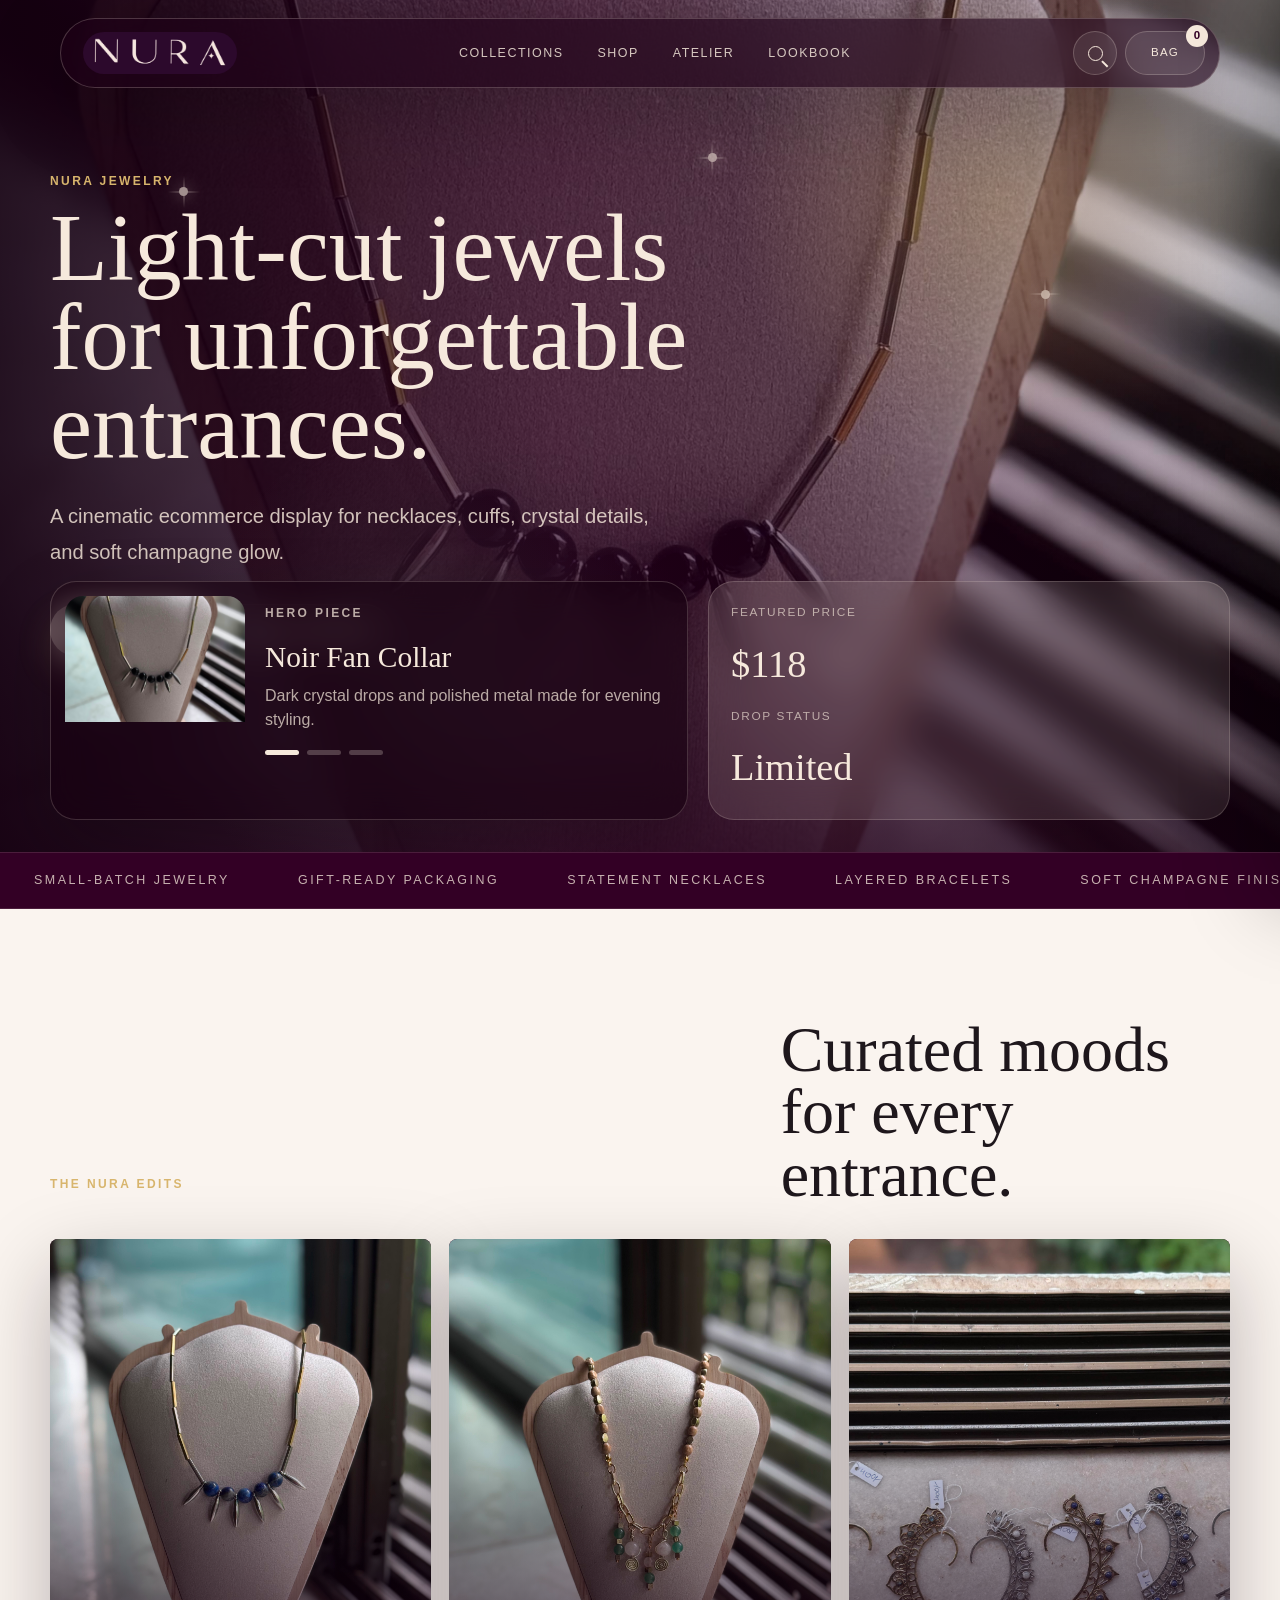
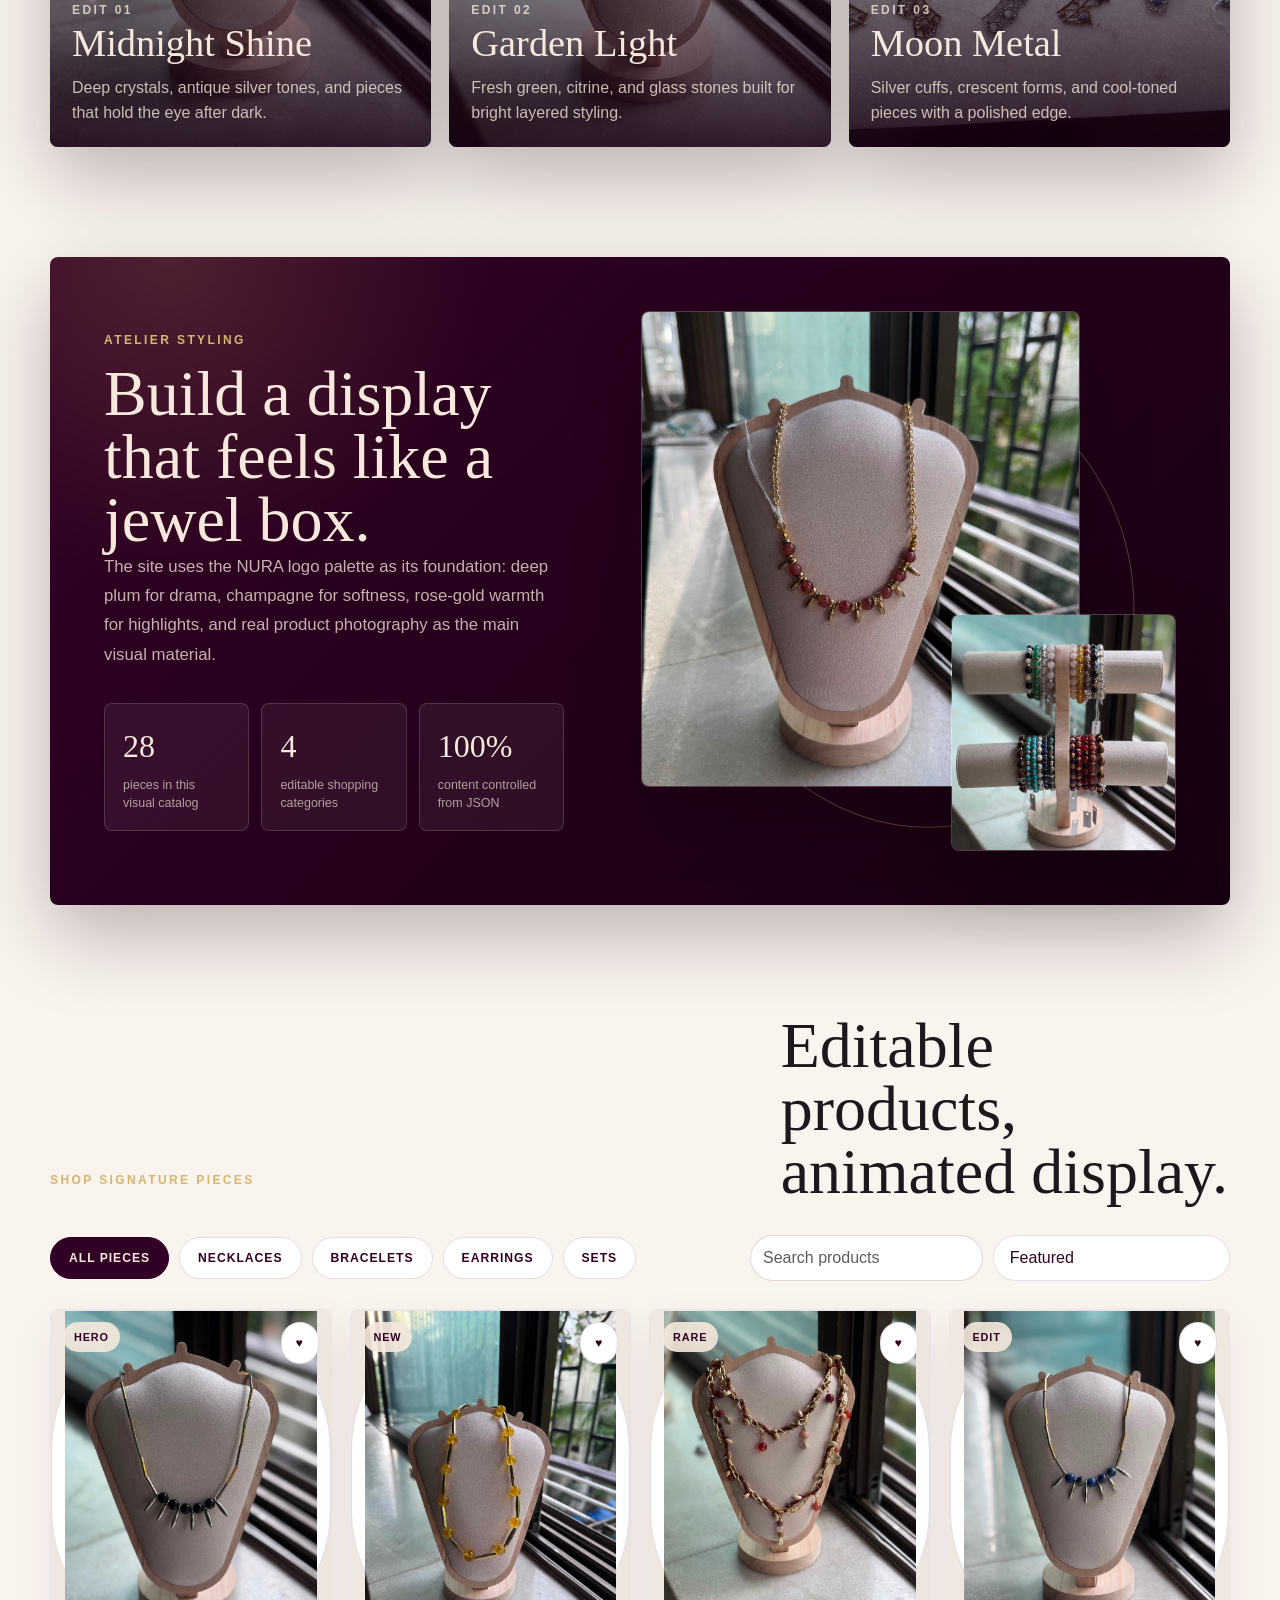
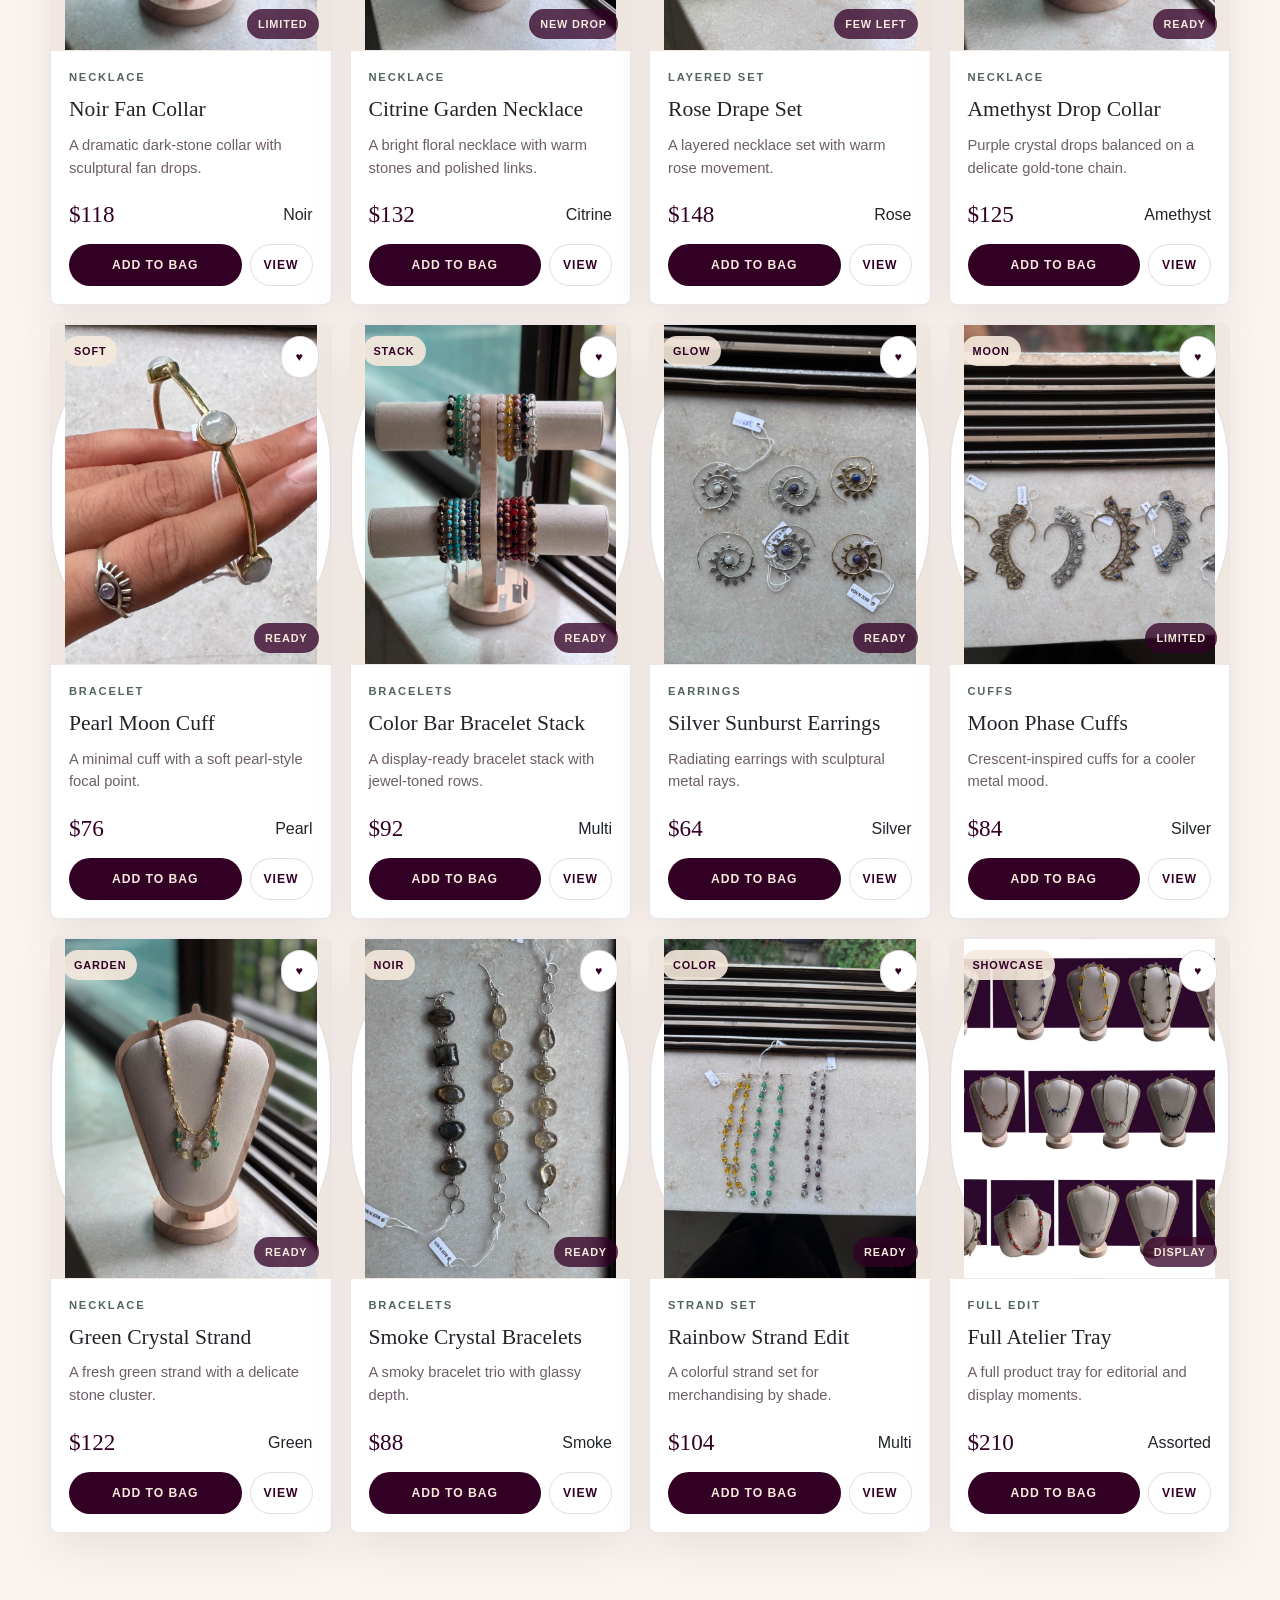
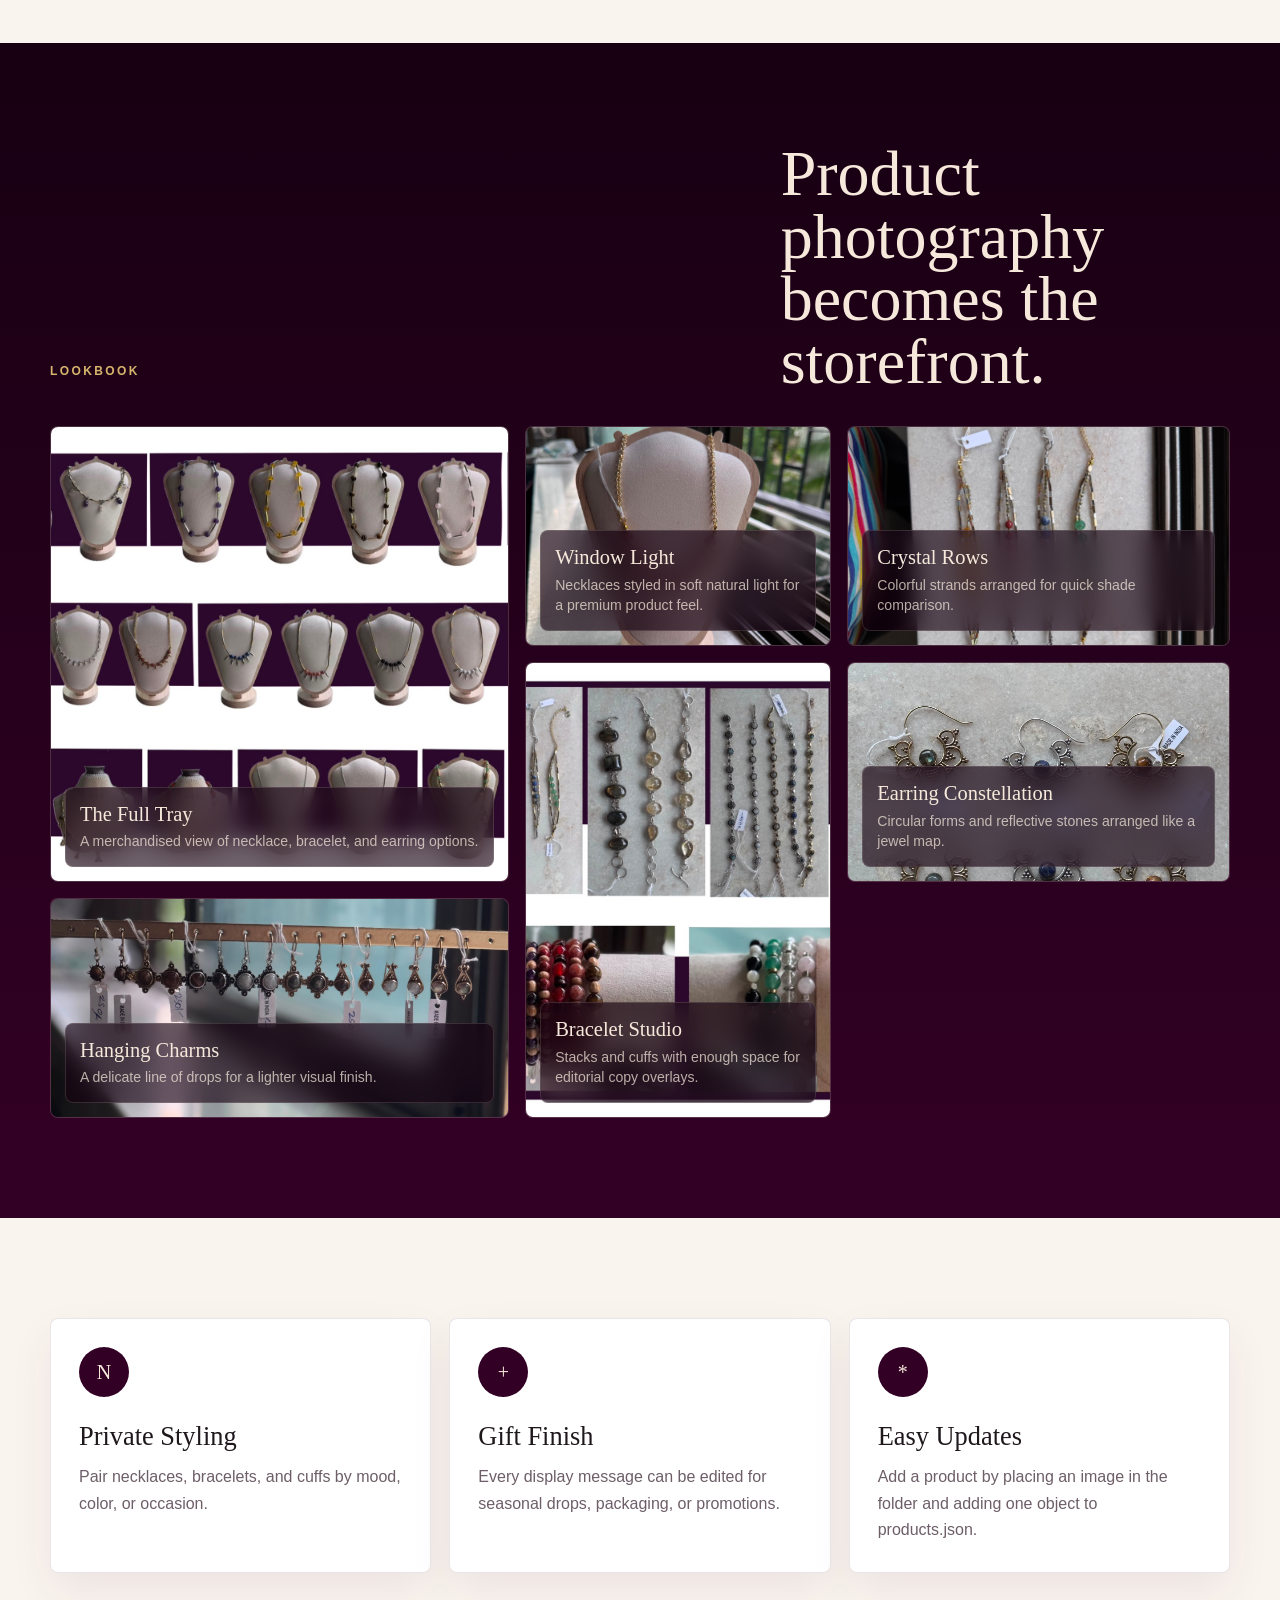
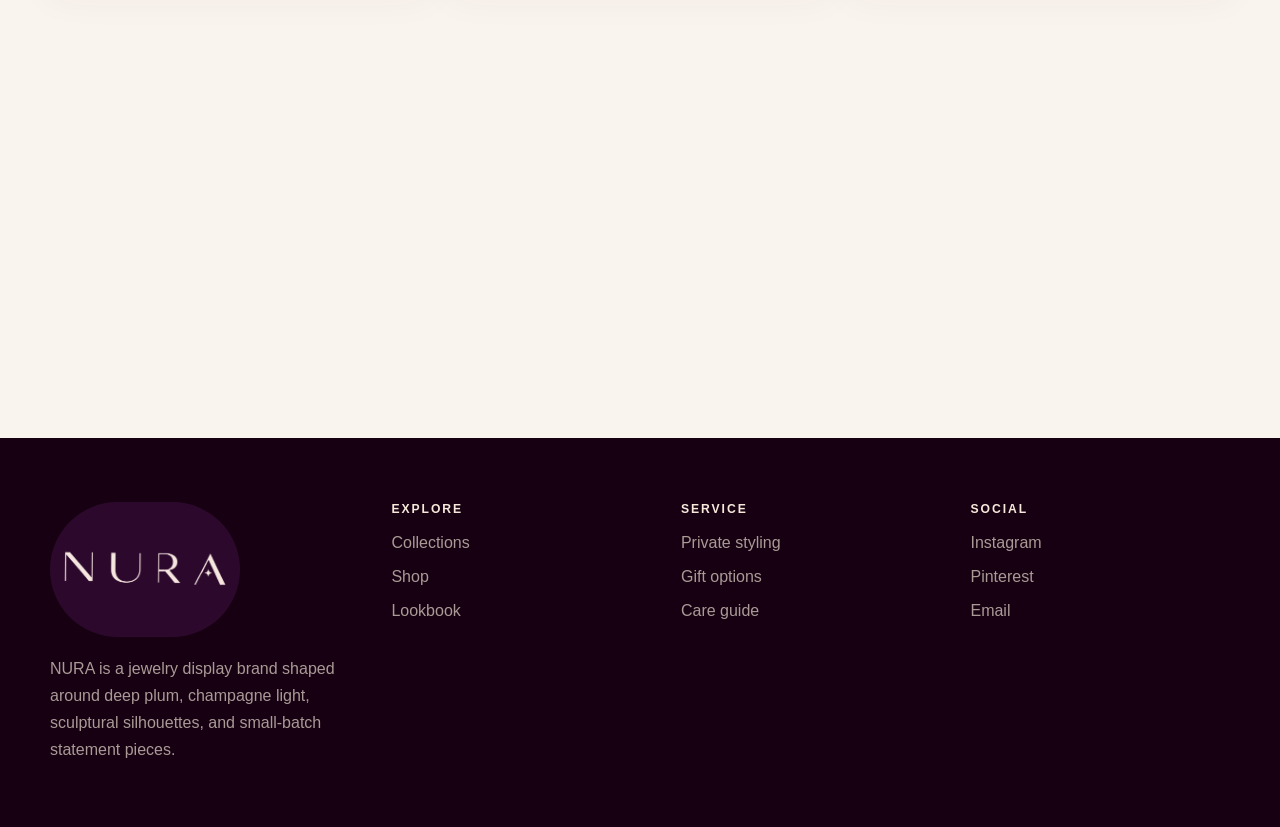
==== commit f5ea29d8: "Improve shop search cart and product links" ====
--- a/index.html
+++ b/index.html
@@ -8,6 +8,7 @@
       content="NURA is a jewelry ecommerce showcase with animated collections, editable JSON content, and polished product displays."
     />
     <title>NURA Jewelry | Light-Cut Statement Pieces</title>
+    <link rel="stylesheet" href="css/bootstrap.min.css" />
     <link rel="stylesheet" href="css/style.css" />
     <script src="js/jquery-3.7.1.min.js" defer></script>
     <script src="js/main.js" defer></script>
@@ -123,12 +124,21 @@
 
         <div class="shop-toolbar reveal">
           <div class="filter-pills" id="filterPills" aria-label="Product filters"></div>
-          <select id="sortProducts" aria-label="Sort products">
-            <option value="featured">Featured</option>
-            <option value="price-low">Price low to high</option>
-            <option value="price-high">Price high to low</option>
-            <option value="name">Name A to Z</option>
-          </select>
+          <div class="shop-controls">
+            <label class="sr-only" for="shopSearchInput">Search products</label>
+            <input
+              class="form-control shop-search"
+              id="shopSearchInput"
+              type="search"
+              placeholder="Search products"
+            />
+            <select class="form-select" id="sortProducts" aria-label="Sort products">
+              <option value="featured">Featured</option>
+              <option value="price-low">Price low to high</option>
+              <option value="price-high">Price high to low</option>
+              <option value="name">Name A to Z</option>
+            </select>
+          </div>
         </div>
 
         <div class="product-grid" id="productGrid"></div>
--- a/css/style.css
+++ b/css/style.css
@@ -566,10 +566,16 @@
   min-width: 0;
 }
 
-.hero-card img {
+.hero-image-link {
+  display: block;
+  overflow: hidden;
+  border-radius: 18px;
+}
+
+.hero-card img,
+.hero-image-link img {
   width: 100%;
   height: 126px;
-  border-radius: 18px;
   object-fit: cover;
 }
 
@@ -708,12 +714,22 @@
 
 .collection-card {
   position: relative;
+  display: block;
   min-height: 440px;
   overflow: hidden;
   border-radius: 8px;
   color: var(--champagne);
+  text-decoration: none;
   background: var(--plum);
   box-shadow: var(--shadow);
+}
+
+.collection-card:focus-visible,
+.lookbook-tile:focus-visible,
+.hero-image-link:focus-visible,
+.product-image-button:focus-visible {
+  outline: 2px solid var(--gold);
+  outline-offset: 4px;
 }
 
 .collection-card img {
@@ -871,6 +887,29 @@
   gap: 18px;
   align-items: center;
   margin-bottom: 28px;
+}
+
+.shop-controls {
+  display: flex;
+  min-width: min(480px, 100%);
+  gap: 10px;
+  align-items: center;
+}
+
+.shop-search.form-control,
+.shop-toolbar .form-select {
+  min-height: 46px;
+  border: 1px solid rgba(51, 0, 37, 0.12);
+  border-radius: 999px;
+  color: var(--plum);
+  background-color: #fff;
+  box-shadow: none;
+}
+
+.shop-search.form-control:focus,
+.shop-toolbar .form-select:focus {
+  border-color: var(--plum);
+  box-shadow: 0 0 0 0.2rem rgba(51, 0, 37, 0.12);
 }
 
 .filter-pills {
@@ -943,14 +982,35 @@
   box-shadow: 0 28px 70px rgba(52, 0, 37, 0.18);
 }
 
+.product-card.spotlight {
+  border-color: rgba(216, 181, 109, 0.85);
+  box-shadow: 0 0 0 4px rgba(216, 181, 109, 0.2), 0 32px 80px rgba(52, 0, 37, 0.24);
+}
+
 .product-media {
   position: relative;
   aspect-ratio: 0.82;
   overflow: hidden;
+  width: 100%;
+  border: 0;
+  border-radius: 0;
+  padding: 0;
   background: #f0e7e0;
 }
 
-.product-media img {
+.product-image-button {
+  display: block;
+  width: 100%;
+  height: 100%;
+  min-height: 0;
+  border: 0;
+  border-radius: 0;
+  padding: 0;
+  background: transparent;
+}
+
+.product-media img,
+.product-image-button img {
   width: 100%;
   height: 100%;
   object-fit: cover;
@@ -1088,9 +1148,12 @@
 
 .lookbook-tile {
   position: relative;
+  display: block;
   overflow: hidden;
   border: 1px solid rgba(246, 233, 220, 0.12);
   border-radius: 8px;
+  color: inherit;
+  text-decoration: none;
   background: rgba(246, 233, 220, 0.08);
 }
 
@@ -1787,6 +1850,16 @@
     flex-direction: column;
   }
 
+  .shop-controls {
+    min-width: 0;
+    flex-direction: column;
+    align-items: stretch;
+  }
+
+  .shop-search.form-control {
+    width: 100%;
+  }
+
   .shop-toolbar select {
     width: 100%;
   }
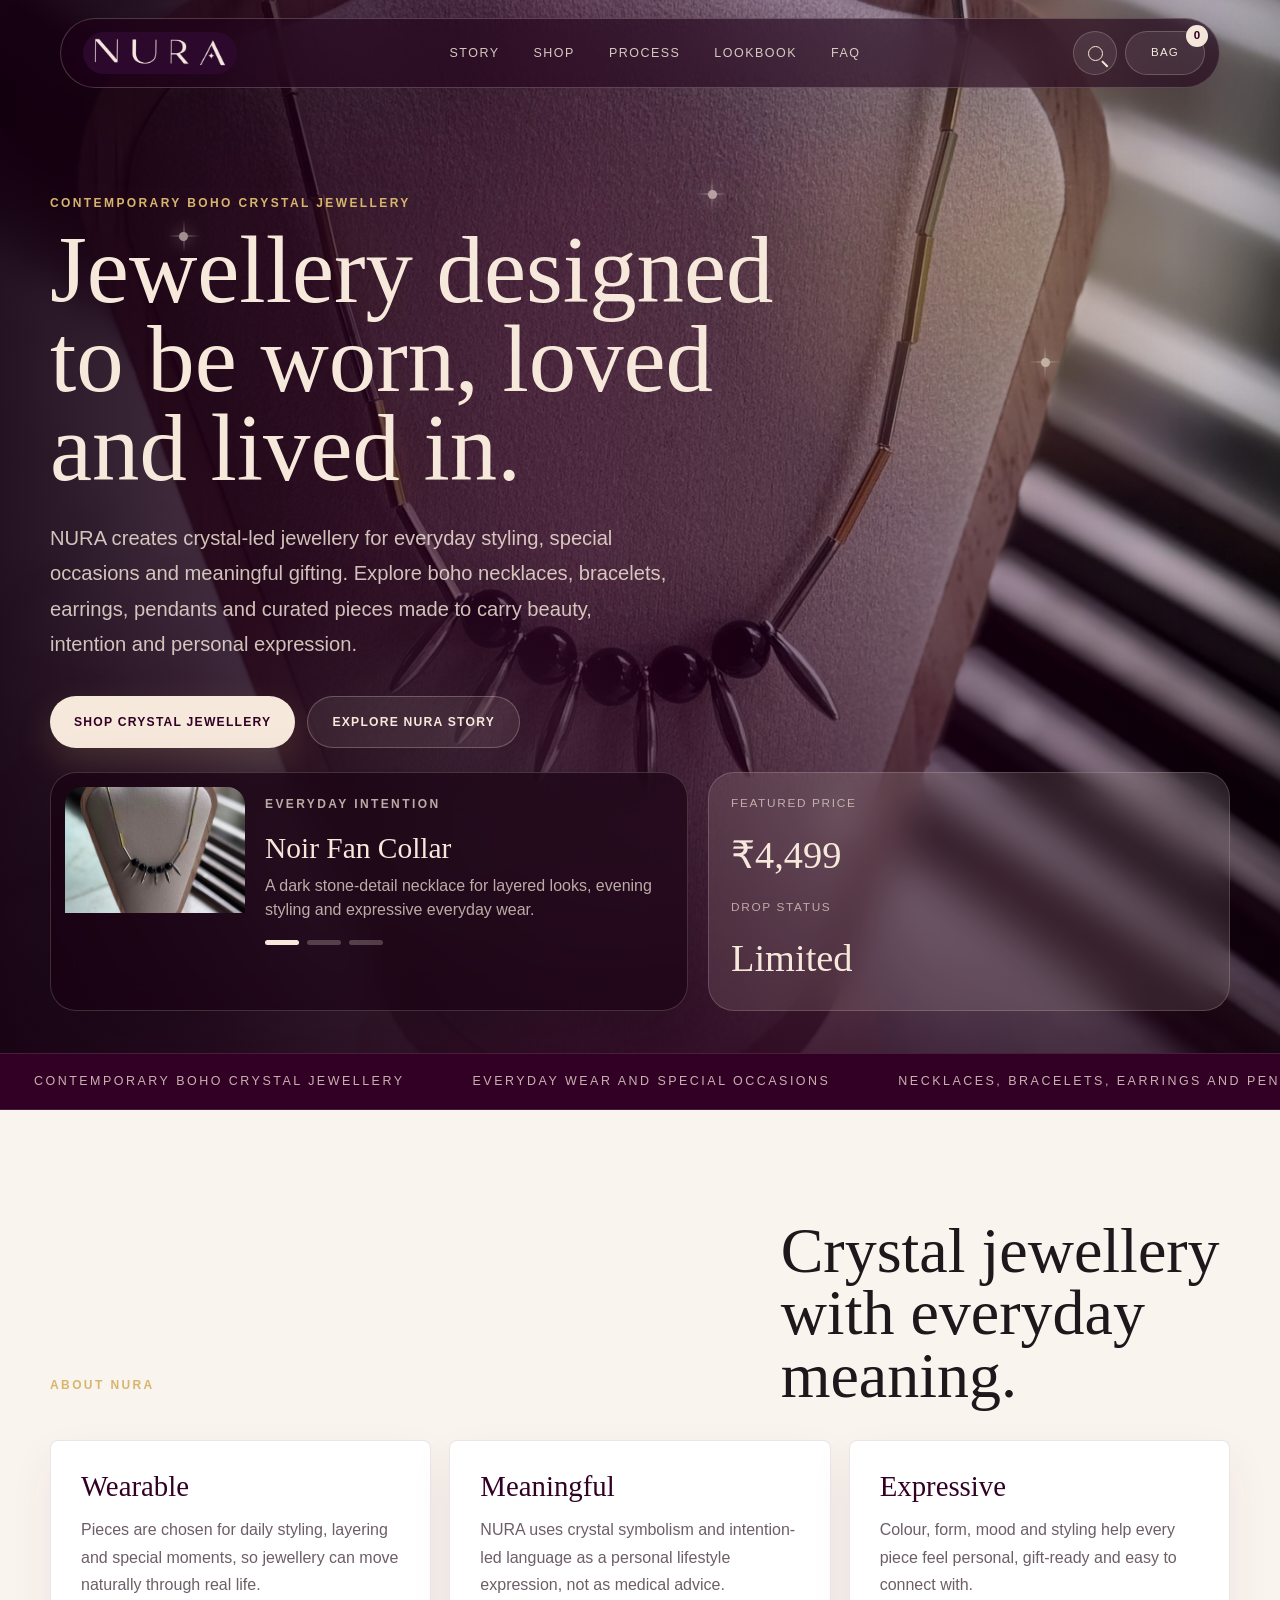
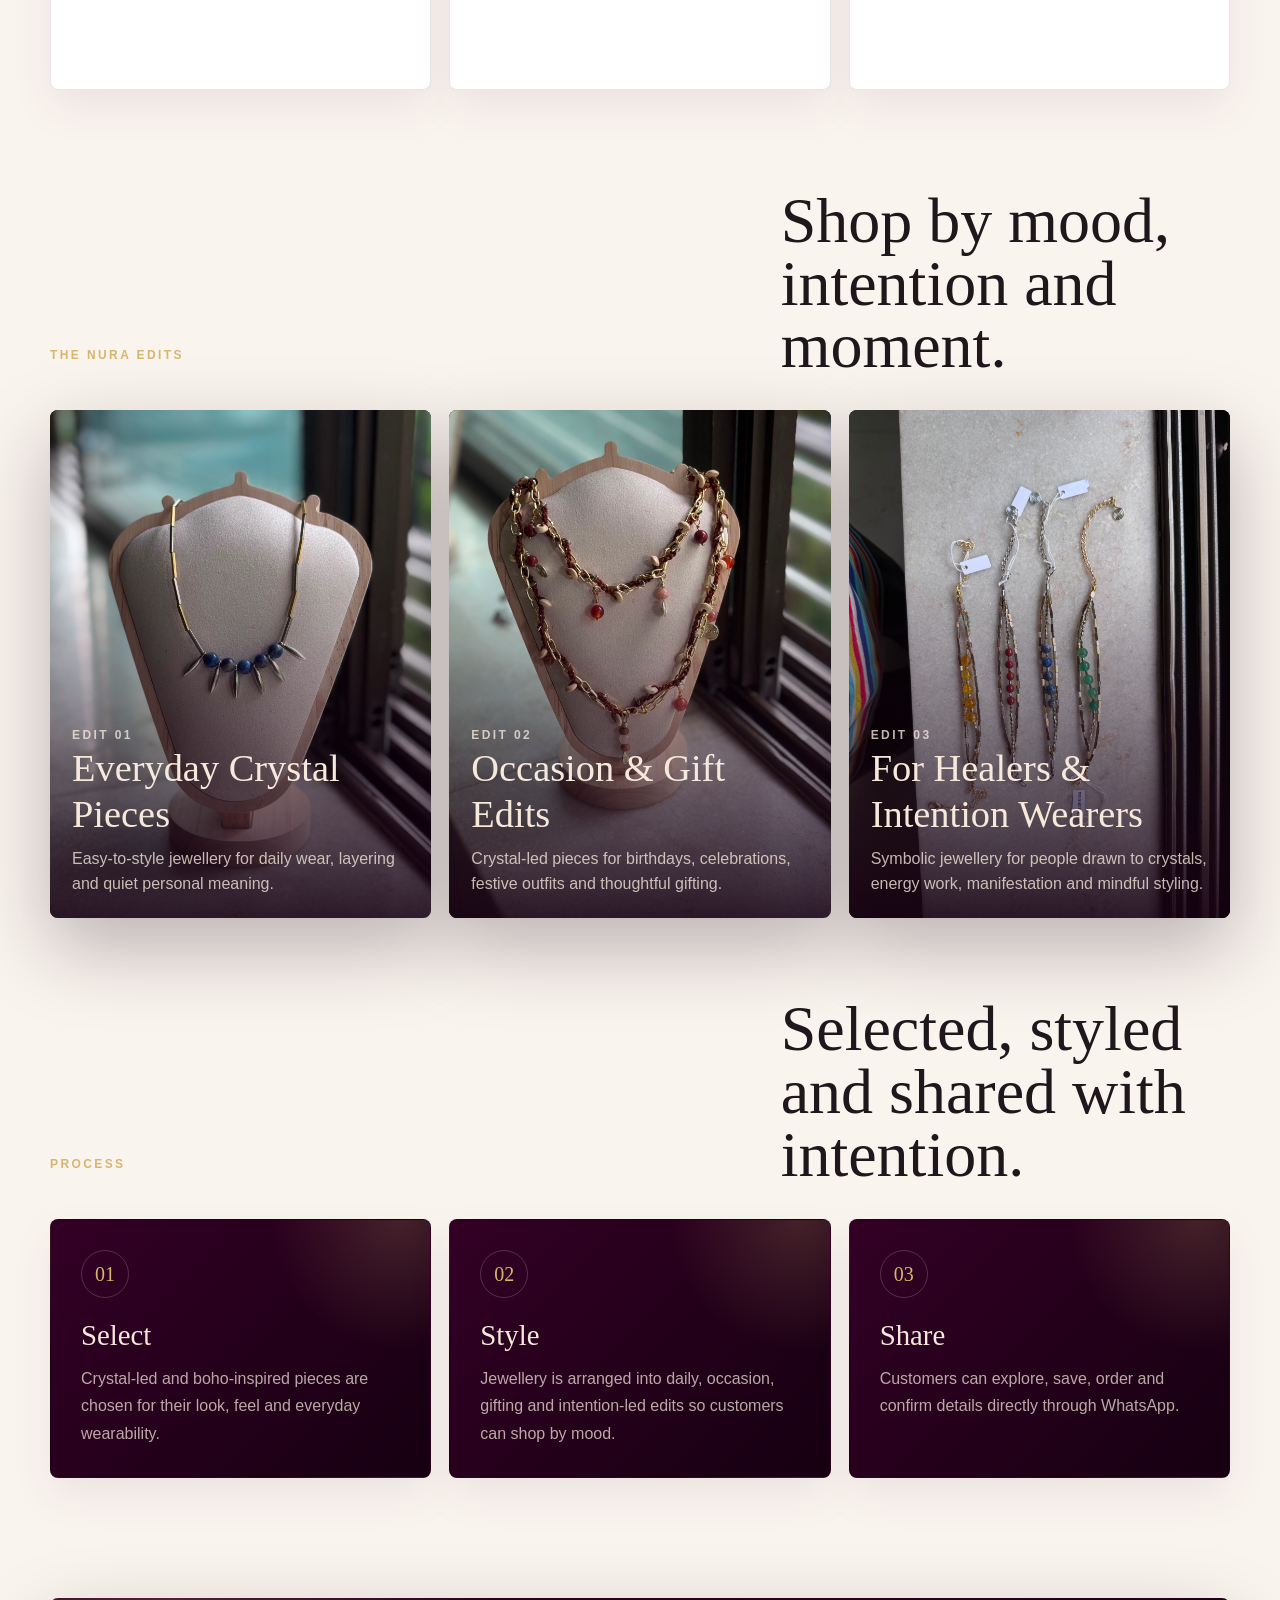
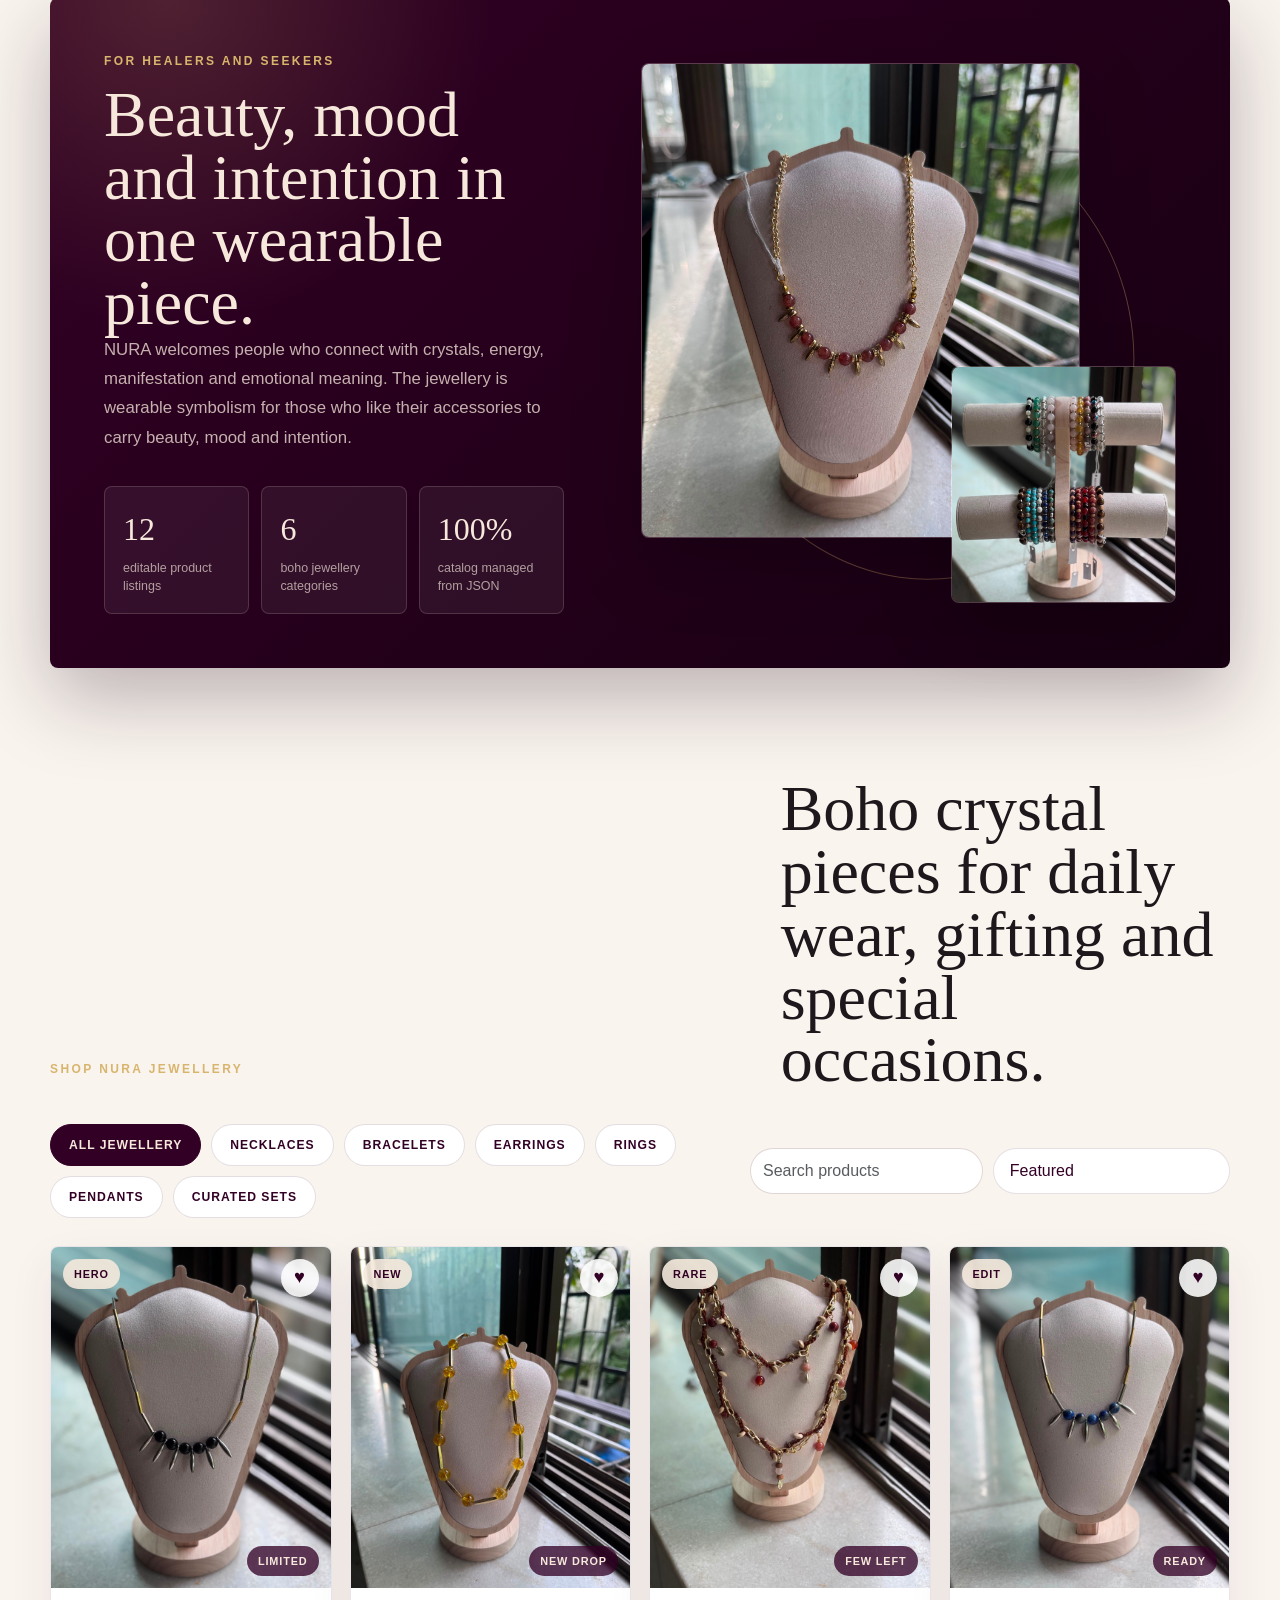
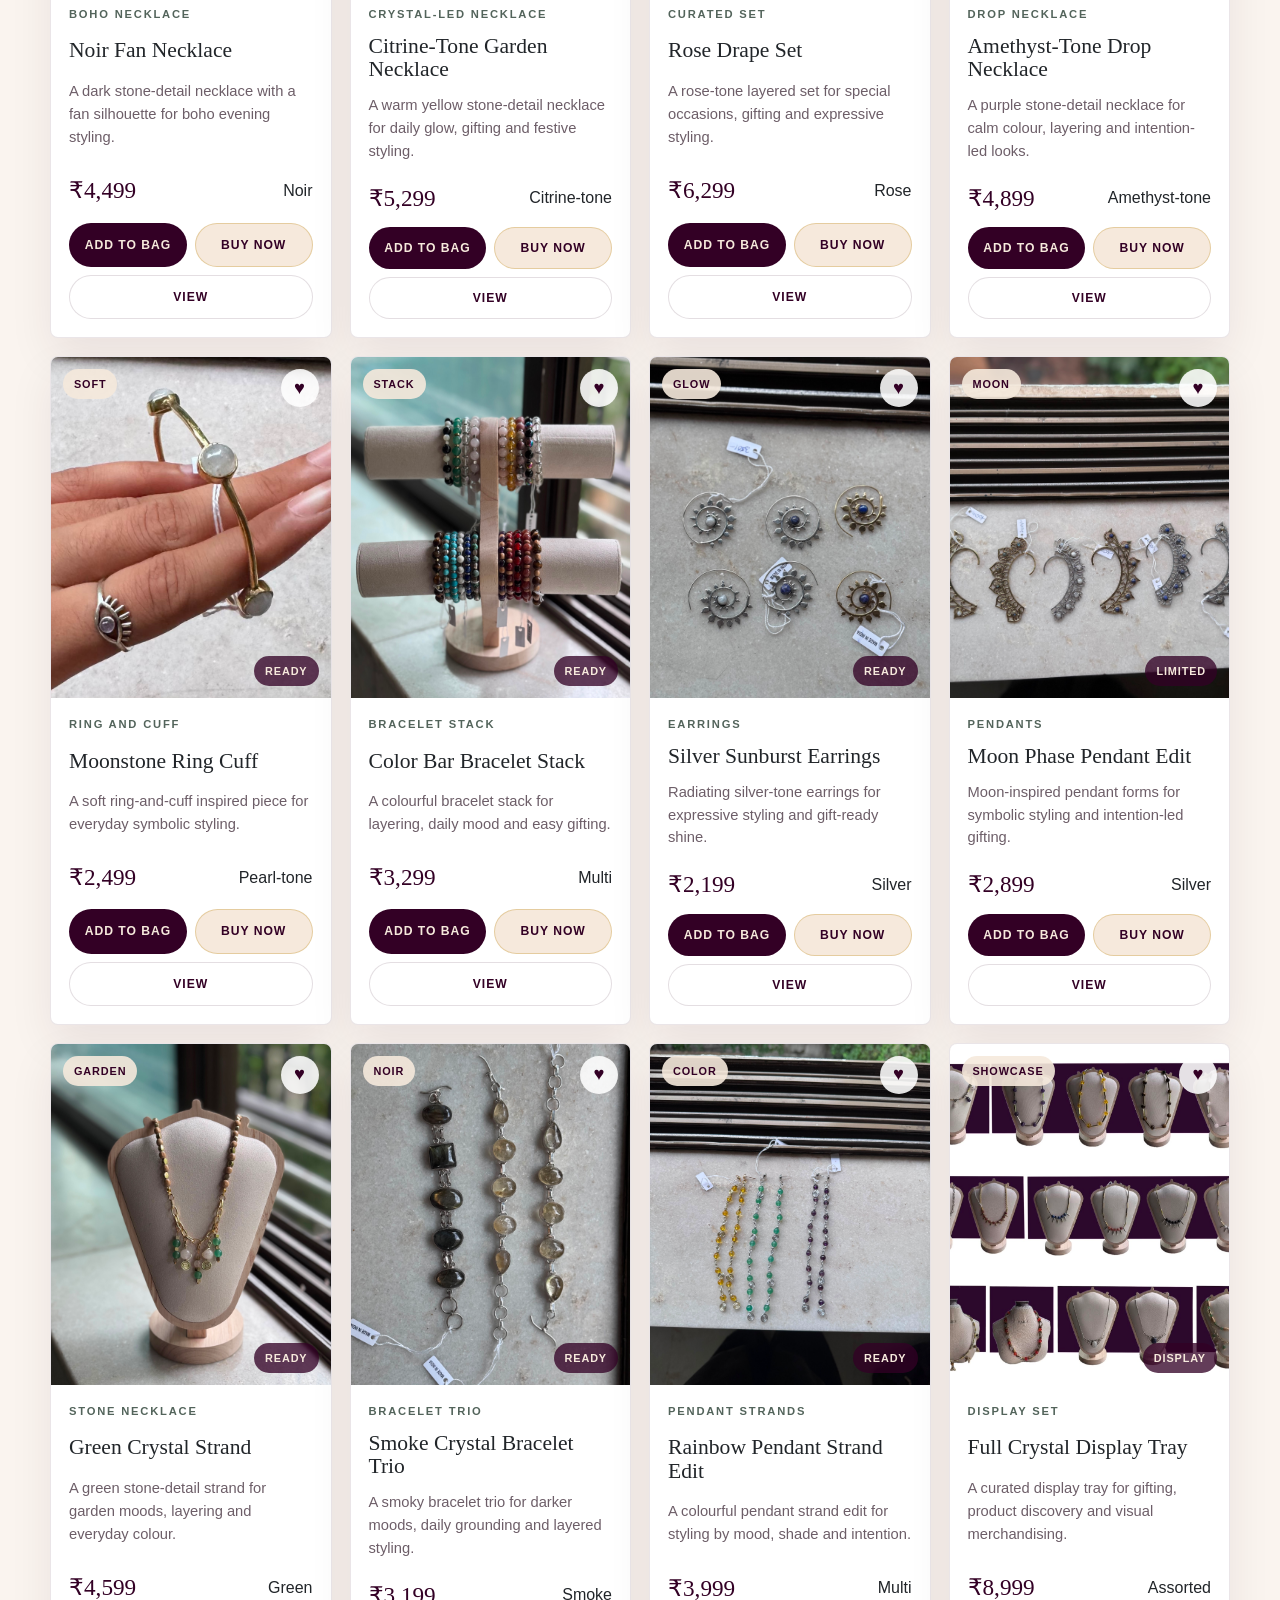
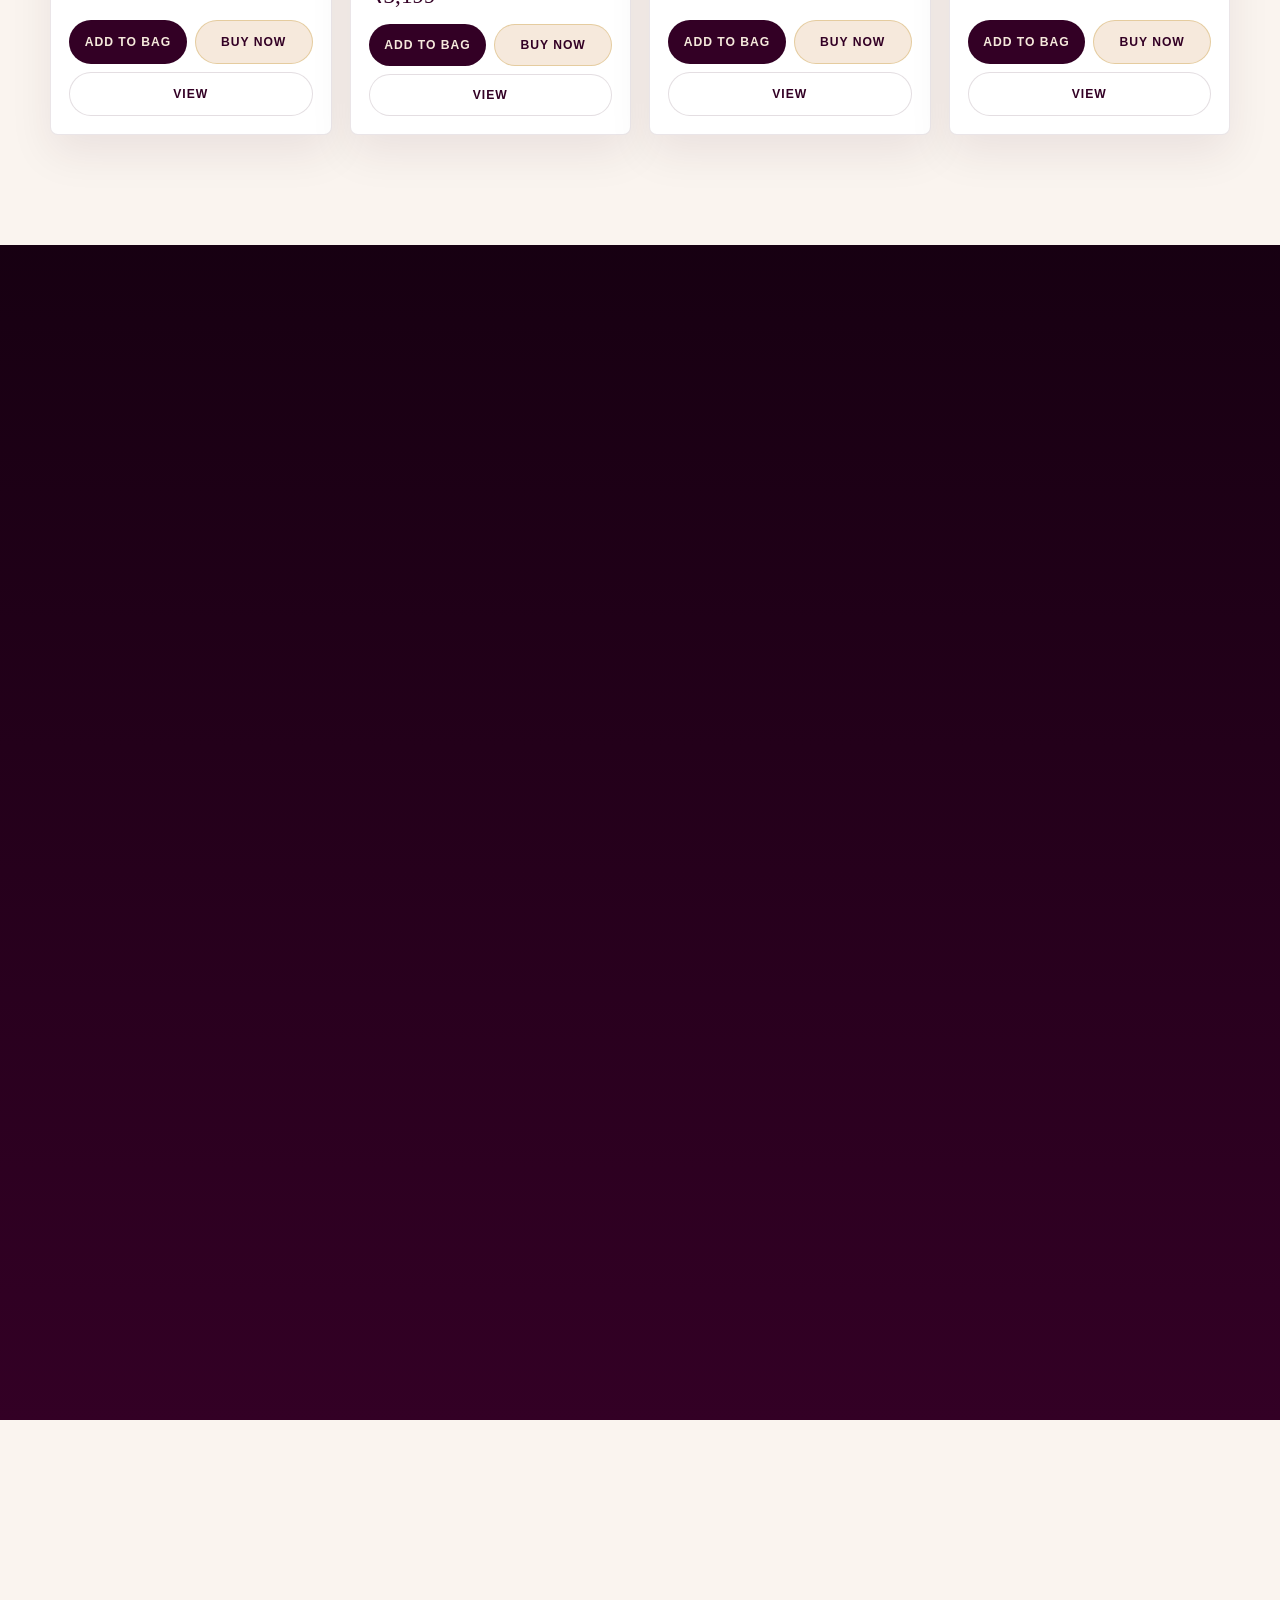
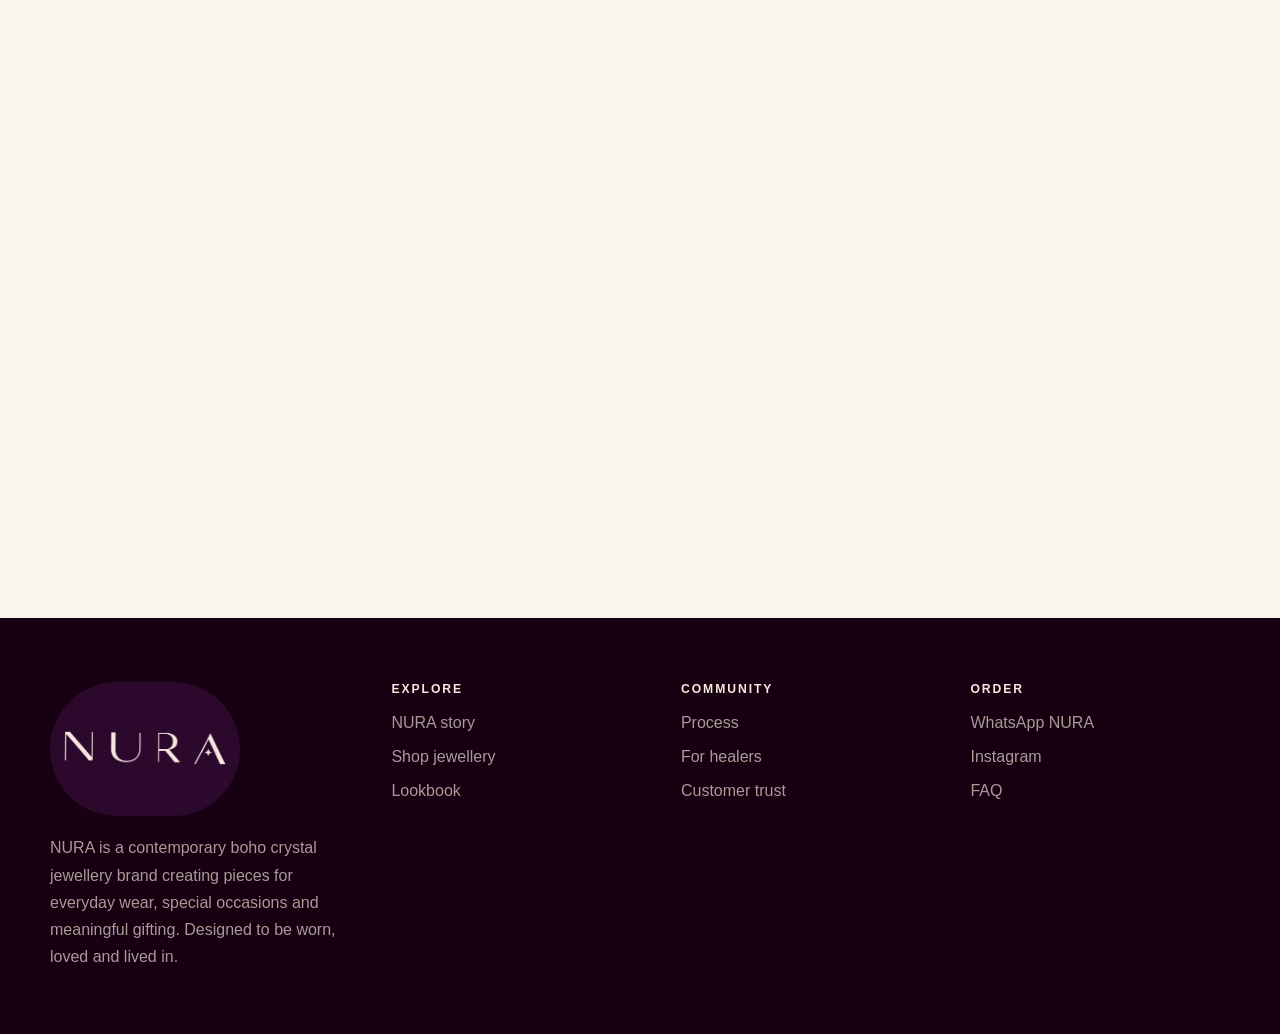
==== commit d7d267fc: "Finalize NURA static storefront" ====
--- a/index.html
+++ b/index.html
@@ -5,9 +5,26 @@
     <meta name="viewport" content="width=device-width, initial-scale=1.0" />
     <meta
       name="description"
-      content="NURA is a jewelry ecommerce showcase with animated collections, editable JSON content, and polished product displays."
+      content="Shop NURA contemporary boho crystal jewellery designed to be worn, loved and lived in. Explore necklaces, bracelets, earrings, pendants and meaningful gift-ready pieces."
     />
-    <title>NURA Jewelry | Light-Cut Statement Pieces</title>
+    <meta
+      name="keywords"
+      content="NURA jewellery, contemporary boho crystal jewellery, crystal jewellery India, everyday crystal jewellery, boho necklaces, crystal bracelets, crystal earrings, meaningful jewellery gifts"
+    />
+    <meta name="robots" content="index, follow" />
+    <meta name="theme-color" content="#330025" />
+    <link rel="canonical" href="https://jaylunia.github.io/Nandi/" />
+    <meta property="og:type" content="website" />
+    <meta property="og:title" content="NURA Jewellery | Contemporary Boho Crystal Jewellery" />
+    <meta
+      property="og:description"
+      content="Explore NURA crystal-led jewellery for everyday wear, special occasions, intention-led styling and meaningful gifting."
+    />
+    <meta property="og:url" content="https://jaylunia.github.io/Nandi/" />
+    <meta property="og:image" content="https://jaylunia.github.io/Nandi/assets/images/brand/nura-logo.JPG" />
+    <meta name="twitter:card" content="summary_large_image" />
+    <link rel="icon" type="image/svg+xml" href="assets/images/brand/favicon.svg" />
+    <title>NURA Jewellery | Contemporary Boho Crystal Jewellery for Everyday Wear</title>
     <link rel="stylesheet" href="css/bootstrap.min.css" />
     <link rel="stylesheet" href="css/style.css" />
     <script src="js/jquery-3.7.1.min.js" defer></script>
@@ -15,7 +32,7 @@
   </head>
   <body>
     <div class="loader" id="loader" aria-hidden="true">
-      <img src="14340495-cec3-4148-ad80-c19ca91f271d.JPG" alt="" />
+      <img src="assets/images/brand/nura-logo.JPG" alt="" />
       <span></span>
     </div>
 
@@ -24,16 +41,17 @@
     <header class="site-header" id="siteHeader">
       <a class="brand-mark" href="#home" aria-label="NURA home">
         <img
-          src="14340495-cec3-4148-ad80-c19ca91f271d.JPG"
+          src="assets/images/brand/nura-logo.JPG"
           alt="NURA logo"
         />
       </a>
 
       <nav class="nav-links" aria-label="Primary navigation">
-        <a href="#collections">Collections</a>
+        <a href="#about">Story</a>
         <a href="#shop">Shop</a>
-        <a href="#atelier">Atelier</a>
+        <a href="#process">Process</a>
         <a href="#lookbook">Lookbook</a>
+        <a href="#faq">FAQ</a>
       </nav>
 
       <div class="header-actions">
@@ -53,16 +71,17 @@
     </header>
 
     <aside class="mobile-menu" id="mobileMenu" aria-label="Mobile navigation">
-      <a href="#collections">Collections</a>
+      <a href="#about">Story</a>
       <a href="#shop">Shop</a>
-      <a href="#atelier">Atelier</a>
+      <a href="#process">Process</a>
       <a href="#lookbook">Lookbook</a>
+      <a href="#faq">FAQ</a>
     </aside>
 
     <div class="search-panel" id="searchPanel" aria-label="Product search">
       <label for="searchInput">Search NURA pieces</label>
       <div>
-        <input id="searchInput" type="search" placeholder="Try necklace, bracelet, moon..." />
+        <input id="searchInput" type="search" placeholder="Try crystal, bracelet, pendant..." />
         <button type="button" id="clearSearch">Clear</button>
       </div>
     </div>
@@ -80,14 +99,14 @@
         </div>
 
         <div class="hero-content reveal">
-          <p class="eyebrow" id="heroEyebrow">NURA Jewelry</p>
-          <h1 id="heroTitle">Jewelry that turns light into a signature.</h1>
+          <p class="eyebrow" id="heroEyebrow">Contemporary Boho Crystal Jewellery</p>
+          <h1 id="heroTitle">Jewellery designed to be worn, loved and lived in.</h1>
           <p id="heroCopy">
-            Sculptural pieces, gemstone details, and a dramatic plum-and-gold world built for statement dressing.
+            Crystal-led jewellery for everyday styling, special occasions and meaningful gifting.
           </p>
           <div class="hero-actions">
             <a class="primary-link" href="#shop">Shop the edit</a>
-            <a class="secondary-link" href="#lookbook">View lookbook</a>
+            <a class="secondary-link" href="#about">Explore NURA story</a>
           </div>
         </div>
 
@@ -96,14 +115,30 @@
 
       <section class="marquee-band" aria-label="Brand highlights">
         <div class="marquee-track" id="marqueeTrack"></div>
+      </section>
+
+      <section class="section-shell story-section reveal" id="about">
+        <div class="section-heading">
+          <p class="eyebrow" id="aboutEyebrow">About NURA</p>
+          <h2 id="aboutTitle">Crystal jewellery with everyday meaning.</h2>
+        </div>
+        <div class="story-grid" id="aboutGrid"></div>
       </section>
 
       <section class="section-shell intro-panel reveal" id="collections">
         <div class="section-heading">
           <p class="eyebrow">The NURA edits</p>
-          <h2>Curated moods for every entrance.</h2>
+          <h2>Shop by mood, intention and moment.</h2>
         </div>
         <div class="collection-grid" id="collectionGrid"></div>
+      </section>
+
+      <section class="section-shell process-section reveal" id="process">
+        <div class="section-heading">
+          <p class="eyebrow" id="processEyebrow">Process</p>
+          <h2 id="processTitle">Selected, styled and shared with intention.</h2>
+        </div>
+        <div class="process-grid" id="processGrid"></div>
       </section>
 
       <section class="split-feature reveal" id="atelier">
@@ -118,8 +153,8 @@
 
       <section class="shop-section section-shell" id="shop">
         <div class="section-heading reveal">
-          <p class="eyebrow">Shop signature pieces</p>
-          <h2>Editable products, animated display.</h2>
+          <p class="eyebrow">Shop NURA jewellery</p>
+          <h2>Boho crystal pieces for daily wear, gifting and special occasions.</h2>
         </div>
 
         <div class="shop-toolbar reveal">
@@ -158,6 +193,23 @@
         <div class="service-grid" id="serviceGrid"></div>
       </section>
 
+      <section class="section-shell trust-section reveal" id="trust">
+        <div class="trust-copy">
+          <p class="eyebrow" id="trustEyebrow">Worn, loved and shared</p>
+          <h2 id="trustTitle">Trust grows through real products, process and customer moments.</h2>
+          <p id="trustCopy"></p>
+        </div>
+        <div class="trust-badges" id="trustBadges"></div>
+      </section>
+
+      <section class="section-shell faq-section reveal" id="faq">
+        <div class="section-heading">
+          <p class="eyebrow">Questions</p>
+          <h2>Order, payment and product details.</h2>
+        </div>
+        <div class="faq-grid" id="faqGrid"></div>
+      </section>
+
       <section class="newsletter-section reveal" id="newsletter">
         <div>
           <p class="eyebrow">Private drop list</p>
@@ -184,9 +236,80 @@
       <div class="cart-items" id="cartItems"></div>
       <div class="cart-total">
         <span>Total</span>
-        <strong id="cartTotal">$0</strong>
-      </div>
-      <button class="checkout-button" type="button">Request checkout</button>
+        <strong id="cartTotal">₹0</strong>
+      </div>
+      <div class="checkout-panel" id="checkoutPanel">
+        <div class="checkout-heading">
+          <p class="eyebrow">Checkout</p>
+          <h3>India payment options</h3>
+          <p id="checkoutNote">Add your details once. NURA will receive every product link, quantity and total.</p>
+        </div>
+
+        <form class="customer-form" id="checkoutDetails">
+          <label>
+            <span>Name</span>
+            <input id="customerName" type="text" autocomplete="name" placeholder="Customer name" required aria-describedby="customerNameError" />
+            <small class="field-error" id="customerNameError"></small>
+          </label>
+          <label>
+            <span>Phone</span>
+            <input
+              id="customerPhone"
+              type="tel"
+              autocomplete="tel"
+              placeholder="+91 mobile number"
+              pattern="(\+91[\s-]?)?[6-9][0-9\s-]{9,13}"
+              required
+              aria-describedby="customerPhoneError"
+            />
+            <small class="field-error" id="customerPhoneError"></small>
+          </label>
+          <label class="wide">
+            <span>Delivery location</span>
+            <textarea id="customerLocation" rows="3" placeholder="Address, city and state" required aria-describedby="customerLocationError"></textarea>
+            <small class="field-error" id="customerLocationError"></small>
+          </label>
+          <label>
+            <span>Pincode</span>
+            <input
+              id="customerPincode"
+              type="text"
+              inputmode="numeric"
+              autocomplete="postal-code"
+              placeholder="Pincode"
+              pattern="[1-9][0-9]{5}"
+              aria-describedby="customerPincodeError"
+            />
+            <small class="field-error" id="customerPincodeError"></small>
+          </label>
+          <label>
+            <span>Notes</span>
+            <input id="customerNote" type="text" placeholder="Gift note or timing" />
+          </label>
+        </form>
+
+        <div class="payment-grid">
+          <article class="payment-card">
+            <span class="payment-label">1. WhatsApp order</span>
+            <h4>Send order to NURA</h4>
+            <p>Includes customer details, product links, quantity and total amount.</p>
+            <a class="payment-action primary" id="whatsappCheckout" href="#" target="_blank" rel="noopener">Send on WhatsApp</a>
+          </article>
+
+          <article class="payment-card upi-card">
+            <span class="payment-label">2. Direct UPI</span>
+            <h4>Scan and pay</h4>
+            <img id="upiQrImage" src="assets/images/payments/upi-qr-placeholder.svg" alt="NURA UPI QR code" />
+            <div class="upi-summary">
+              <span>Payable total</span>
+              <strong id="upiTotal">₹0</strong>
+            </div>
+            <p id="upiIdDisplay">Add UPI ID in json/checkout.json before going live.</p>
+            <a class="payment-action" id="upiPayLink" href="#" aria-disabled="true">Open UPI app</a>
+            <a class="payment-action secondary" id="upiConfirmWhatsapp" href="#" target="_blank" rel="noopener">Confirm on WhatsApp</a>
+          </article>
+        </div>
+      </div>
     </aside>
     <div class="page-scrim" id="pageScrim"></div>
 
--- a/css/style.css
+++ b/css/style.css
@@ -24,6 +24,11 @@
   overflow-x: hidden;
 }
 
+section[id],
+.product-card[id] {
+  scroll-margin-top: 112px;
+}
+
 body {
   margin: 0;
   background: var(--mist);
@@ -351,8 +356,10 @@
 
 .hero {
   position: relative;
-  display: grid;
-  align-items: end;
+  display: flex;
+  flex-direction: column;
+  justify-content: flex-end;
+  gap: 24px;
   min-height: calc(100vh - 48px);
   padding: 170px max(24px, calc((100vw - 1180px) / 2)) 42px;
   overflow: hidden;
@@ -364,7 +371,7 @@
   position: absolute;
   inset: 0;
   z-index: -3;
-  background-image: url("../defa1ea8-98a5-4aa4-b61e-7a90c1c58cb4.JPG");
+  background-image: url("../assets/images/products/defa1ea8-98a5-4aa4-b61e-7a90c1c58cb4.JPG");
   background-position: center;
   background-size: cover;
   filter: saturate(0.94) contrast(1.08);
@@ -443,7 +450,7 @@
 .hero-content {
   min-width: 0;
   width: min(930px, 100%);
-  padding-bottom: 154px;
+  padding-bottom: 0;
 }
 
 .eyebrow {
@@ -537,14 +544,12 @@
 }
 
 .hero-showcase {
-  position: absolute;
-  right: max(24px, calc((100vw - 1180px) / 2));
-  bottom: 32px;
-  left: max(24px, calc((100vw - 1180px) / 2));
+  position: relative;
   display: grid;
   grid-template-columns: 1.1fr 0.9fr;
   gap: 20px;
   align-items: stretch;
+  width: 100%;
 }
 
 .hero-card {
@@ -688,7 +693,11 @@
 }
 
 .intro-panel {
-  padding: 110px 0 80px;
+  padding: 80px 0;
+}
+
+.story-section {
+  padding: 110px 0 20px;
 }
 
 .section-heading {
@@ -710,6 +719,73 @@
   display: grid;
   grid-template-columns: repeat(3, minmax(0, 1fr));
   gap: 18px;
+}
+
+.story-grid,
+.process-grid {
+  display: grid;
+  grid-template-columns: repeat(3, minmax(0, 1fr));
+  gap: 18px;
+}
+
+.story-card,
+.process-card {
+  min-height: 250px;
+  padding: 30px;
+  border: 1px solid rgba(51, 0, 37, 0.1);
+  border-radius: 8px;
+  background: #fff;
+  box-shadow: 0 18px 44px rgba(52, 0, 37, 0.07);
+}
+
+.story-card h3,
+.process-card h3 {
+  margin-bottom: 14px;
+  color: var(--plum);
+  font-size: 1.8rem;
+  line-height: 1.1;
+}
+
+.story-card p,
+.process-card p {
+  margin: 0;
+  color: #6d5e68;
+  line-height: 1.7;
+}
+
+.process-section {
+  padding: 0 0 90px;
+}
+
+.process-card {
+  position: relative;
+  overflow: hidden;
+  color: var(--champagne);
+  background:
+    radial-gradient(circle at 92% 0%, rgba(216, 181, 109, 0.18), transparent 30%),
+    linear-gradient(135deg, var(--plum), var(--plum-3));
+}
+
+.process-card span {
+  display: inline-flex;
+  align-items: center;
+  justify-content: center;
+  width: 48px;
+  height: 48px;
+  margin-bottom: 22px;
+  border: 1px solid rgba(246, 233, 220, 0.2);
+  border-radius: 50%;
+  color: var(--gold);
+  font-family: var(--serif);
+  font-size: 1.25rem;
+}
+
+.process-card h3 {
+  color: var(--champagne);
+}
+
+.process-card p {
+  color: rgba(246, 233, 220, 0.72);
 }
 
 .collection-card {
@@ -919,7 +995,8 @@
 }
 
 .filter-pill,
-.product-card button,
+.product-card .add-to-bag,
+.product-card .buy-now,
 .product-card .quick-open {
   min-height: 42px;
   border: 1px solid rgba(51, 0, 37, 0.13);
@@ -1007,6 +1084,7 @@
   border-radius: 0;
   padding: 0;
   background: transparent;
+  color: inherit;
 }
 
 .product-media img,
@@ -1114,11 +1192,12 @@
 
 .product-actions {
   display: grid;
-  grid-template-columns: 1fr auto;
+  grid-template-columns: 1fr 1fr;
   gap: 8px;
 }
 
-.product-card button,
+.product-card .add-to-bag,
+.product-card .buy-now,
 .product-card .quick-open {
   display: inline-flex;
   align-items: center;
@@ -1129,6 +1208,22 @@
 .product-card .add-to-bag {
   color: var(--champagne);
   background: var(--plum);
+}
+
+.product-card .buy-now {
+  border-color: rgba(216, 181, 109, 0.55);
+  color: var(--plum);
+  background: var(--champagne);
+}
+
+.product-card .quick-open {
+  grid-column: 1 / -1;
+}
+
+.product-card button:disabled,
+.quick-view-copy button:disabled {
+  cursor: not-allowed;
+  opacity: 0.54;
 }
 
 .lookbook-section {
@@ -1240,6 +1335,85 @@
   line-height: 1.65;
 }
 
+.trust-section {
+  display: grid;
+  grid-template-columns: minmax(0, 0.9fr) minmax(280px, 0.7fr);
+  gap: clamp(24px, 4vw, 54px);
+  align-items: center;
+  margin-bottom: 100px;
+  padding: clamp(28px, 5vw, 54px);
+  border-radius: 8px;
+  color: var(--champagne);
+  background:
+    radial-gradient(circle at 86% 12%, rgba(216, 181, 109, 0.22), transparent 26%),
+    linear-gradient(135deg, var(--plum), var(--plum-3));
+  box-shadow: var(--shadow);
+}
+
+.trust-copy h2 {
+  font-size: clamp(2.15rem, 5vw, 4.6rem);
+  line-height: 0.98;
+}
+
+.trust-copy p:not(.eyebrow) {
+  margin: 22px 0 0;
+  color: rgba(246, 233, 220, 0.74);
+  line-height: 1.75;
+}
+
+.trust-badges {
+  display: flex;
+  flex-wrap: wrap;
+  gap: 10px;
+}
+
+.trust-badges span {
+  display: inline-flex;
+  align-items: center;
+  min-height: 44px;
+  padding: 0 16px;
+  border: 1px solid rgba(246, 233, 220, 0.18);
+  border-radius: 999px;
+  color: var(--champagne);
+  background: rgba(255, 255, 255, 0.08);
+  font-size: 0.72rem;
+  font-weight: 700;
+  letter-spacing: 0.08em;
+  text-transform: uppercase;
+}
+
+.faq-section {
+  padding: 0 0 100px;
+}
+
+.faq-grid {
+  display: grid;
+  grid-template-columns: repeat(2, minmax(0, 1fr));
+  gap: 18px;
+}
+
+.faq-card {
+  min-height: 190px;
+  padding: 26px;
+  border: 1px solid rgba(51, 0, 37, 0.1);
+  border-radius: 8px;
+  background: #fff;
+  box-shadow: 0 18px 44px rgba(52, 0, 37, 0.07);
+}
+
+.faq-card h3 {
+  margin-bottom: 12px;
+  color: var(--plum);
+  font-size: 1.4rem;
+  line-height: 1.16;
+}
+
+.faq-card p {
+  margin: 0;
+  color: #6d5e68;
+  line-height: 1.65;
+}
+
 .newsletter-section {
   display: grid;
   grid-template-columns: minmax(0, 1fr) minmax(280px, 450px);
@@ -1321,11 +1495,15 @@
   top: 0;
   right: 0;
   z-index: 110;
-  display: grid;
-  grid-template-rows: auto 1fr auto auto;
+  display: flex;
+  flex-direction: column;
   width: min(430px, 100vw);
   height: 100vh;
+  height: 100dvh;
+  max-height: 100vh;
+  max-height: 100dvh;
   padding: 24px;
+  overflow-y: auto;
   color: var(--champagne);
   background: var(--plum-3);
   box-shadow: -28px 0 80px rgba(0, 0, 0, 0.28);
@@ -1366,6 +1544,8 @@
   display: grid;
   gap: 12px;
   align-content: start;
+  flex: 0 0 auto;
+  max-height: min(38vh, 430px);
   padding: 22px 0;
   overflow-y: auto;
 }
@@ -1396,6 +1576,11 @@
   object-fit: cover;
 }
 
+.cart-line a {
+  display: block;
+  border-radius: 6px;
+}
+
 .cart-line h3 {
   font-size: 1rem;
 }
@@ -1443,6 +1628,192 @@
 
 .checkout-button {
   width: 100%;
+}
+
+.checkout-panel {
+  display: grid;
+  gap: 16px;
+  padding-top: 18px;
+  border-top: 1px solid rgba(246, 233, 220, 0.14);
+}
+
+.checkout-panel.pulse {
+  animation: checkoutPulse 0.85s ease;
+}
+
+.checkout-heading h3 {
+  margin-bottom: 8px;
+  font-size: 1.48rem;
+}
+
+.checkout-heading p:not(.eyebrow) {
+  margin: 0;
+  color: rgba(246, 233, 220, 0.68);
+  font-size: 0.9rem;
+  line-height: 1.55;
+}
+
+.customer-form {
+  display: grid;
+  grid-template-columns: 1fr 1fr;
+  gap: 10px;
+}
+
+.customer-form label {
+  display: grid;
+  gap: 6px;
+  min-width: 0;
+}
+
+.customer-form .wide {
+  grid-column: 1 / -1;
+}
+
+.customer-form span {
+  color: rgba(246, 233, 220, 0.68);
+  font-size: 0.68rem;
+  font-weight: 700;
+  letter-spacing: 0.14em;
+  text-transform: uppercase;
+}
+
+.customer-form input,
+.customer-form textarea {
+  width: 100%;
+  min-height: 42px;
+  padding: 10px 12px;
+  border: 1px solid rgba(246, 233, 220, 0.16);
+  border-radius: 8px;
+  color: var(--champagne);
+  background: rgba(255, 255, 255, 0.08);
+  outline: none;
+}
+
+.customer-form textarea {
+  resize: vertical;
+}
+
+.customer-form input::placeholder,
+.customer-form textarea::placeholder {
+  color: rgba(246, 233, 220, 0.42);
+}
+
+.customer-form input:focus,
+.customer-form textarea:focus {
+  border-color: rgba(216, 181, 109, 0.72);
+}
+
+.customer-form input.invalid,
+.customer-form textarea.invalid {
+  border-color: rgba(255, 152, 152, 0.86);
+  background: rgba(255, 152, 152, 0.08);
+}
+
+.field-error {
+  min-height: 1rem;
+  color: #ffb8b8;
+  font-size: 0.72rem;
+  line-height: 1.3;
+}
+
+.payment-grid {
+  display: grid;
+  gap: 12px;
+}
+
+.payment-card {
+  display: grid;
+  gap: 10px;
+  padding: 16px;
+  border: 1px solid rgba(246, 233, 220, 0.14);
+  border-radius: 8px;
+  background: rgba(255, 255, 255, 0.06);
+}
+
+.payment-label {
+  color: var(--gold);
+  font-size: 0.68rem;
+  font-weight: 700;
+  letter-spacing: 0.14em;
+  text-transform: uppercase;
+}
+
+.payment-card h4 {
+  margin: 0;
+  font-family: var(--serif);
+  font-size: 1.28rem;
+  font-weight: 500;
+}
+
+.payment-card p {
+  margin: 0;
+  color: rgba(246, 233, 220, 0.68);
+  font-size: 0.88rem;
+  line-height: 1.55;
+}
+
+.upi-card img {
+  width: min(220px, 100%);
+  margin: 4px auto;
+  border: 8px solid #fff;
+  border-radius: 8px;
+  background: #fff;
+}
+
+.upi-summary {
+  display: flex;
+  justify-content: space-between;
+  gap: 14px;
+  align-items: center;
+  padding: 10px 12px;
+  border-radius: 8px;
+  color: var(--plum);
+  background: var(--champagne);
+}
+
+.upi-summary span {
+  font-size: 0.72rem;
+  font-weight: 700;
+  letter-spacing: 0.12em;
+  text-transform: uppercase;
+}
+
+.upi-summary strong {
+  font-family: var(--serif);
+  font-size: 1.32rem;
+  font-weight: 500;
+}
+
+.payment-action {
+  display: inline-flex;
+  align-items: center;
+  justify-content: center;
+  min-height: 44px;
+  padding: 0 16px;
+  border: 1px solid rgba(246, 233, 220, 0.22);
+  border-radius: 999px;
+  color: var(--champagne);
+  background: rgba(255, 255, 255, 0.08);
+  font-size: 0.72rem;
+  font-weight: 700;
+  letter-spacing: 0.08em;
+  text-align: center;
+  text-transform: uppercase;
+}
+
+.payment-action.primary {
+  color: var(--plum);
+  background: var(--champagne);
+}
+
+.payment-action.secondary {
+  border-color: rgba(216, 181, 109, 0.36);
+}
+
+.payment-action.disabled,
+.payment-action[aria-disabled="true"] {
+  cursor: not-allowed;
+  opacity: 0.52;
 }
 
 .page-scrim {
@@ -1537,16 +1908,53 @@
   color: #806f7a;
 }
 
-.quick-view-copy .add-to-bag {
+.detail-list strong {
+  max-width: 62%;
+  overflow-wrap: anywhere;
+  text-align: right;
+}
+
+.quick-actions {
+  display: grid;
+  grid-template-columns: 1fr 1fr;
+  gap: 10px;
+}
+
+.quick-actions a {
+  grid-column: 1 / -1;
+  display: inline-flex;
+  align-items: center;
+  justify-content: center;
+  min-height: 46px;
+  border: 1px solid rgba(51, 0, 37, 0.13);
+  border-radius: 999px;
+  color: var(--plum);
+  font-size: 0.74rem;
+  font-weight: 700;
+  letter-spacing: 0.1em;
+  text-transform: uppercase;
+}
+
+.quick-view-copy .add-to-bag,
+.quick-view-copy .buy-now {
   width: 100%;
   min-height: 52px;
   border: 0;
   border-radius: 999px;
-  color: var(--champagne);
-  background: var(--plum);
   letter-spacing: 0.1em;
   text-transform: uppercase;
   font-weight: 700;
+}
+
+.quick-view-copy .add-to-bag {
+  color: var(--champagne);
+  background: var(--plum);
+}
+
+.quick-view-copy .buy-now {
+  color: var(--plum);
+  background: var(--champagne);
+  box-shadow: inset 0 0 0 1px rgba(51, 0, 37, 0.18);
 }
 
 .toast {
@@ -1664,6 +2072,16 @@
   }
 }
 
+@keyframes checkoutPulse {
+  0%,
+  100% {
+    box-shadow: none;
+  }
+  45% {
+    box-shadow: 0 0 0 4px rgba(216, 181, 109, 0.22);
+  }
+}
+
 @media (max-width: 1020px) {
   .site-header {
     grid-template-columns: auto auto;
@@ -1683,20 +2101,21 @@
   }
 
   .hero-content {
-    padding-bottom: 360px;
+    padding-bottom: 0;
   }
 
   .hero-showcase,
   .section-heading,
   .split-feature,
+  .trust-section,
   .newsletter-section,
   .site-footer {
     grid-template-columns: 1fr;
   }
 
   .hero-showcase {
-    right: 24px;
-    left: 24px;
+    right: auto;
+    left: auto;
   }
 
   .product-grid {
@@ -1704,7 +2123,10 @@
   }
 
   .collection-grid,
-  .service-grid {
+  .story-grid,
+  .process-grid,
+  .service-grid,
+  .faq-grid {
     grid-template-columns: 1fr;
   }
 
@@ -1732,7 +2154,7 @@
   }
 
   .search-toggle {
-    display: none;
+    display: grid;
   }
 
   .cart-button {
@@ -1776,7 +2198,7 @@
   .hero-content {
     width: min(358px, calc(100vw - 32px));
     max-width: 100%;
-    padding-bottom: 390px;
+    padding-bottom: 0;
   }
 
   h1 {
@@ -1794,8 +2216,8 @@
 
   .hero-showcase {
     right: auto;
-    bottom: 20px;
-    left: 16px;
+    bottom: auto;
+    left: auto;
     width: min(358px, calc(100vw - 32px));
     grid-template-columns: 1fr;
   }
@@ -1815,7 +2237,9 @@
     padding: 16px;
   }
 
+  .story-section,
   .intro-panel,
+  .process-section,
   .lookbook-section,
   .service-section {
     padding: 70px 0;
@@ -1828,8 +2252,20 @@
 
   .feature-stats,
   .product-grid,
+  .story-grid,
+  .process-grid,
   .lookbook-grid {
     grid-template-columns: 1fr;
+  }
+
+  .product-actions,
+  .customer-form,
+  .quick-actions {
+    grid-template-columns: 1fr;
+  }
+
+  .quick-actions a {
+    grid-column: auto;
   }
 
   .feature-stage {
@@ -1889,6 +2325,14 @@
 
   .site-footer {
     padding: 46px 20px;
+  }
+
+  .cart-drawer {
+    padding: 18px;
+  }
+
+  .cart-items {
+    max-height: none;
   }
 }
 
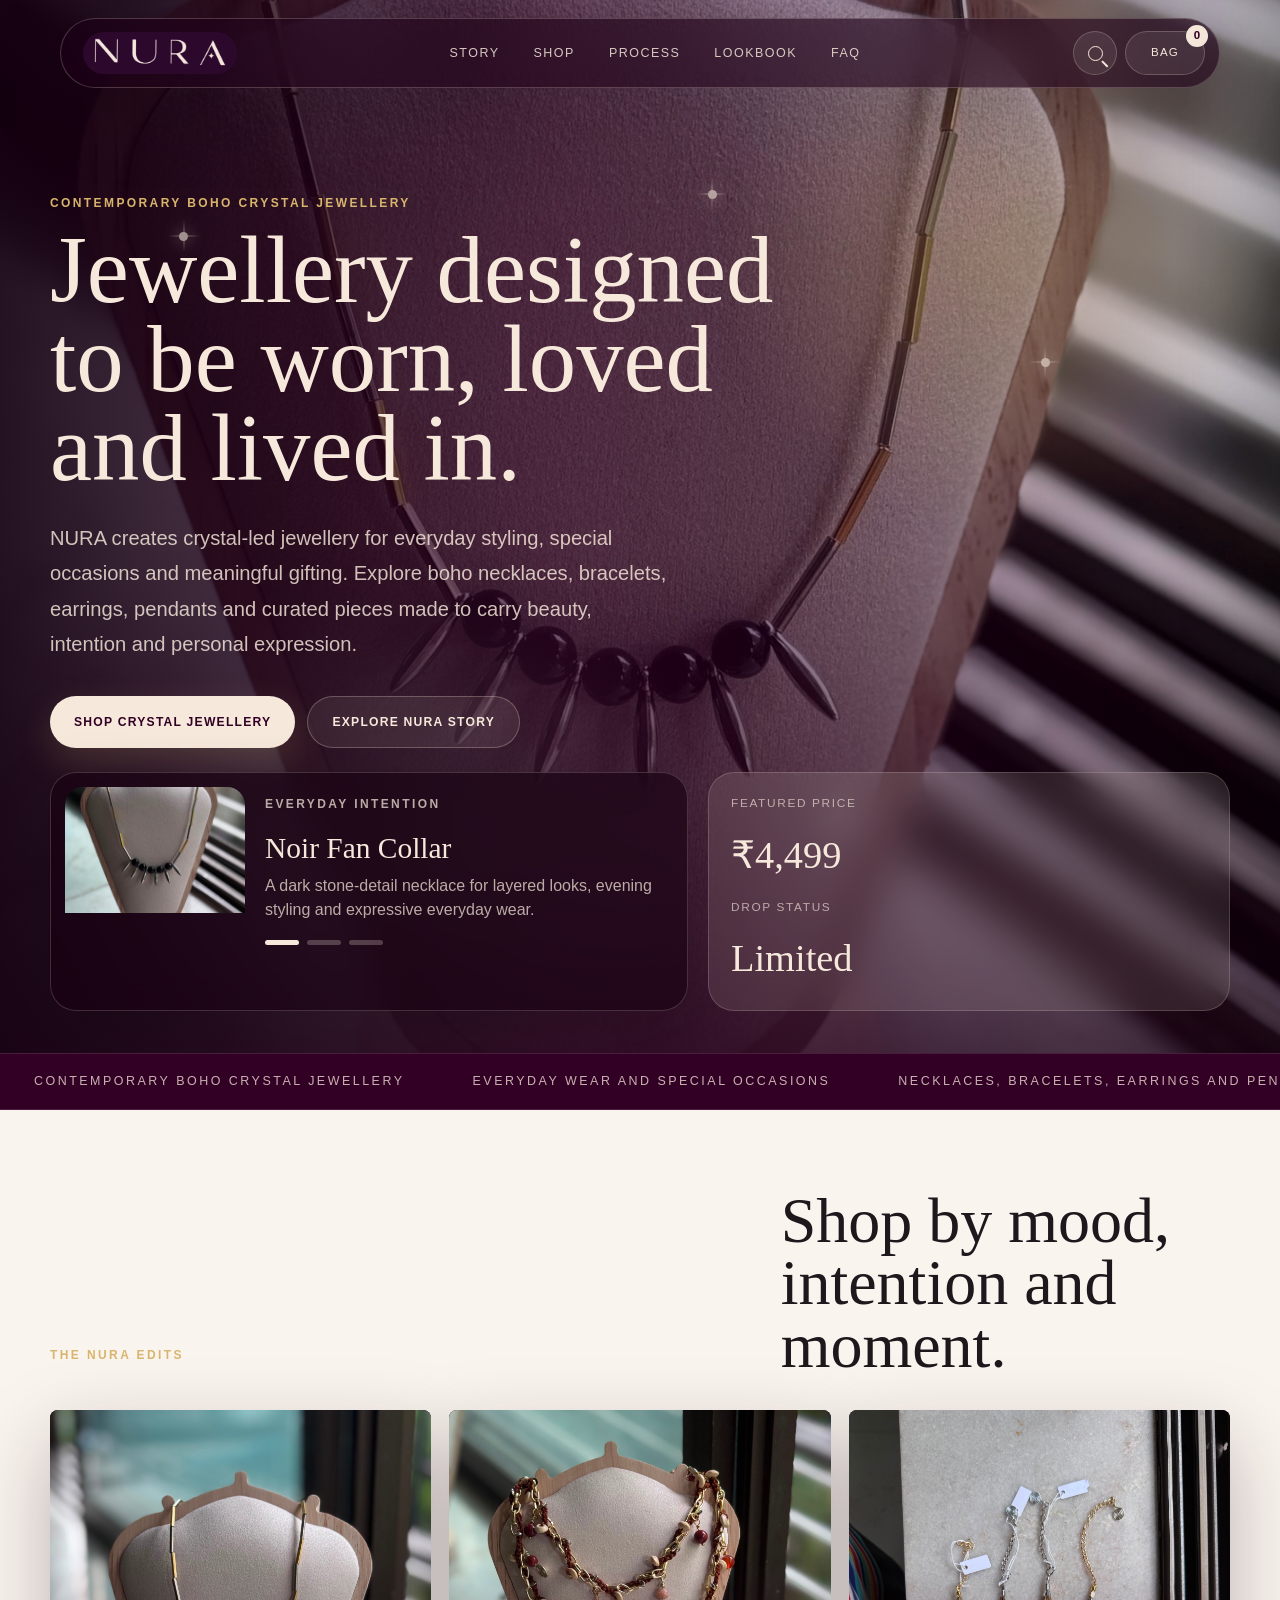
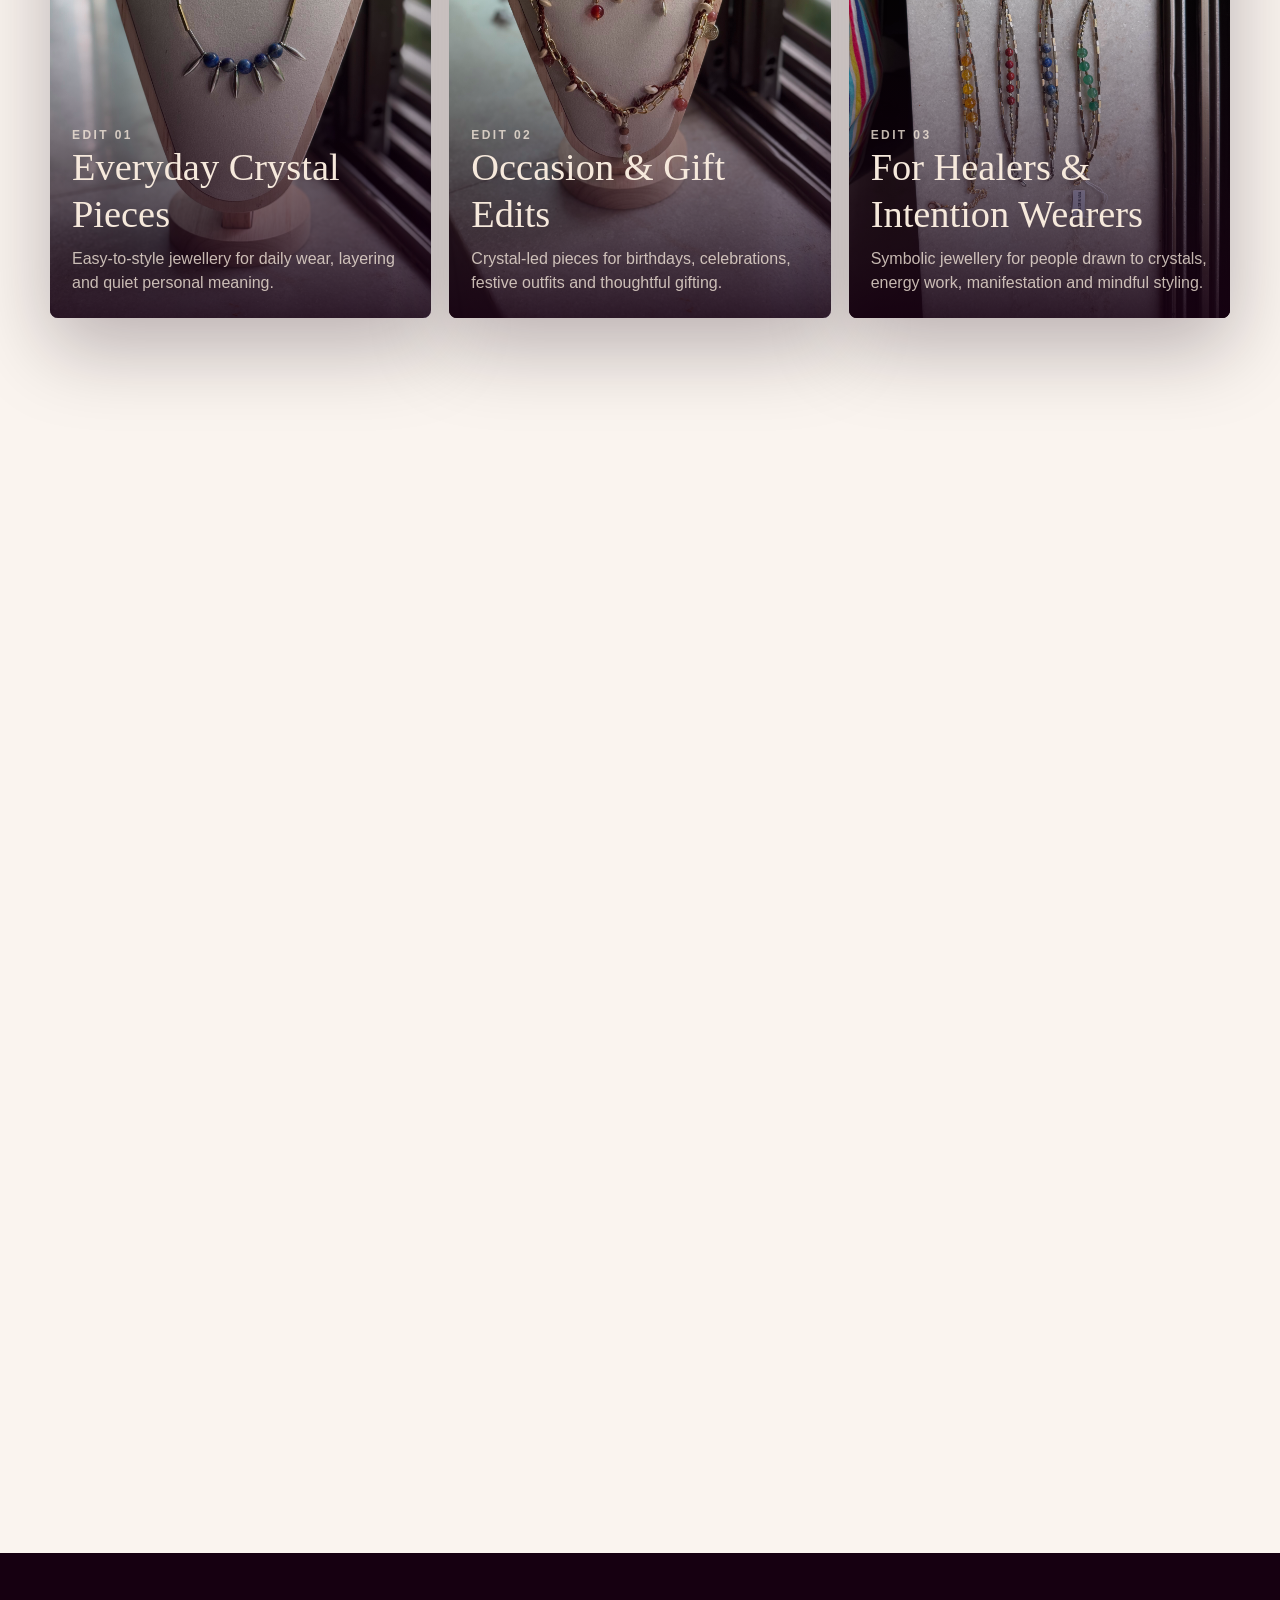
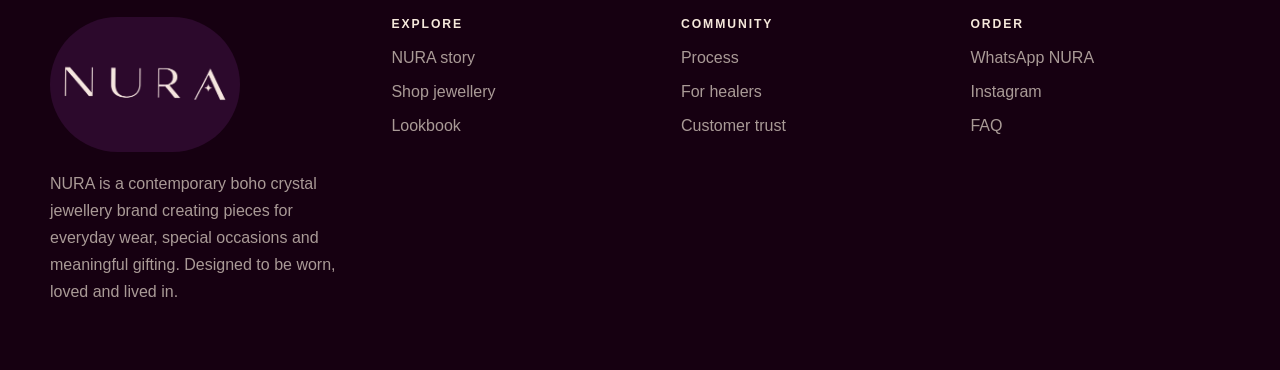
==== commit 04126cc0: "Convert NURA storefront to multi-page site" ====
--- a/index.html
+++ b/index.html
@@ -30,62 +30,7 @@
     <script src="js/jquery-3.7.1.min.js" defer></script>
     <script src="js/main.js" defer></script>
   </head>
-  <body>
-    <div class="loader" id="loader" aria-hidden="true">
-      <img src="assets/images/brand/nura-logo.JPG" alt="" />
-      <span></span>
-    </div>
-
-    <div class="scroll-progress" id="scrollProgress"></div>
-
-    <header class="site-header" id="siteHeader">
-      <a class="brand-mark" href="#home" aria-label="NURA home">
-        <img
-          src="assets/images/brand/nura-logo.JPG"
-          alt="NURA logo"
-        />
-      </a>
-
-      <nav class="nav-links" aria-label="Primary navigation">
-        <a href="#about">Story</a>
-        <a href="#shop">Shop</a>
-        <a href="#process">Process</a>
-        <a href="#lookbook">Lookbook</a>
-        <a href="#faq">FAQ</a>
-      </nav>
-
-      <div class="header-actions">
-        <button class="icon-button search-toggle" type="button" aria-label="Open search">
-          <span></span>
-        </button>
-        <button class="cart-button" type="button" id="openCart" aria-label="Open cart">
-          <span class="cart-dot" id="cartCount">0</span>
-          Bag
-        </button>
-        <button class="menu-toggle" type="button" id="menuToggle" aria-label="Open menu">
-          <span></span>
-          <span></span>
-          <span></span>
-        </button>
-      </div>
-    </header>
-
-    <aside class="mobile-menu" id="mobileMenu" aria-label="Mobile navigation">
-      <a href="#about">Story</a>
-      <a href="#shop">Shop</a>
-      <a href="#process">Process</a>
-      <a href="#lookbook">Lookbook</a>
-      <a href="#faq">FAQ</a>
-    </aside>
-
-    <div class="search-panel" id="searchPanel" aria-label="Product search">
-      <label for="searchInput">Search NURA pieces</label>
-      <div>
-        <input id="searchInput" type="search" placeholder="Try crystal, bracelet, pendant..." />
-        <button type="button" id="clearSearch">Clear</button>
-      </div>
-    </div>
-
+  <body class="home-page" data-page="home">
     <main>
       <section class="hero" id="home">
         <div class="hero-bg" id="heroBg"></div>
@@ -105,24 +50,16 @@
             Crystal-led jewellery for everyday styling, special occasions and meaningful gifting.
           </p>
           <div class="hero-actions">
-            <a class="primary-link" href="#shop">Shop the edit</a>
-            <a class="secondary-link" href="#about">Explore NURA story</a>
+            <a class="primary-link" href="shop.html" data-hero-primary>Shop the edit</a>
+            <a class="secondary-link" href="story.html" data-hero-secondary>Explore NURA story</a>
           </div>
         </div>
 
-        <div class="hero-showcase reveal" id="heroShowcase" aria-label="Featured jewelry"></div>
+        <div class="hero-showcase reveal" id="heroShowcase" aria-label="Featured jewellery"></div>
       </section>
 
       <section class="marquee-band" aria-label="Brand highlights">
         <div class="marquee-track" id="marqueeTrack"></div>
-      </section>
-
-      <section class="section-shell story-section reveal" id="about">
-        <div class="section-heading">
-          <p class="eyebrow" id="aboutEyebrow">About NURA</p>
-          <h2 id="aboutTitle">Crystal jewellery with everyday meaning.</h2>
-        </div>
-        <div class="story-grid" id="aboutGrid"></div>
       </section>
 
       <section class="section-shell intro-panel reveal" id="collections">
@@ -133,81 +70,12 @@
         <div class="collection-grid" id="collectionGrid"></div>
       </section>
 
-      <section class="section-shell process-section reveal" id="process">
+      <section class="section-shell service-section reveal">
         <div class="section-heading">
-          <p class="eyebrow" id="processEyebrow">Process</p>
-          <h2 id="processTitle">Selected, styled and shared with intention.</h2>
+          <p class="eyebrow">How NURA works</p>
+          <h2>Built for easy browsing, WhatsApp ordering and editable product updates.</h2>
         </div>
-        <div class="process-grid" id="processGrid"></div>
-      </section>
-
-      <section class="split-feature reveal" id="atelier">
-        <div class="feature-copy">
-          <p class="eyebrow" id="atelierEyebrow">Atelier note</p>
-          <h2 id="atelierTitle">Layer shine with intention.</h2>
-          <p id="atelierCopy"></p>
-          <div class="feature-stats" id="atelierStats"></div>
-        </div>
-        <div class="feature-stage" id="atelierStage"></div>
-      </section>
-
-      <section class="shop-section section-shell" id="shop">
-        <div class="section-heading reveal">
-          <p class="eyebrow">Shop NURA jewellery</p>
-          <h2>Boho crystal pieces for daily wear, gifting and special occasions.</h2>
-        </div>
-
-        <div class="shop-toolbar reveal">
-          <div class="filter-pills" id="filterPills" aria-label="Product filters"></div>
-          <div class="shop-controls">
-            <label class="sr-only" for="shopSearchInput">Search products</label>
-            <input
-              class="form-control shop-search"
-              id="shopSearchInput"
-              type="search"
-              placeholder="Search products"
-            />
-            <select class="form-select" id="sortProducts" aria-label="Sort products">
-              <option value="featured">Featured</option>
-              <option value="price-low">Price low to high</option>
-              <option value="price-high">Price high to low</option>
-              <option value="name">Name A to Z</option>
-            </select>
-          </div>
-        </div>
-
-        <div class="product-grid" id="productGrid"></div>
-      </section>
-
-      <section class="lookbook-section" id="lookbook">
-        <div class="section-shell">
-          <div class="section-heading reveal">
-            <p class="eyebrow">Lookbook</p>
-            <h2>Product photography becomes the storefront.</h2>
-          </div>
-          <div class="lookbook-grid" id="lookbookGrid"></div>
-        </div>
-      </section>
-
-      <section class="section-shell service-section reveal">
         <div class="service-grid" id="serviceGrid"></div>
-      </section>
-
-      <section class="section-shell trust-section reveal" id="trust">
-        <div class="trust-copy">
-          <p class="eyebrow" id="trustEyebrow">Worn, loved and shared</p>
-          <h2 id="trustTitle">Trust grows through real products, process and customer moments.</h2>
-          <p id="trustCopy"></p>
-        </div>
-        <div class="trust-badges" id="trustBadges"></div>
-      </section>
-
-      <section class="section-shell faq-section reveal" id="faq">
-        <div class="section-heading">
-          <p class="eyebrow">Questions</p>
-          <h2>Order, payment and product details.</h2>
-        </div>
-        <div class="faq-grid" id="faqGrid"></div>
       </section>
 
       <section class="newsletter-section reveal" id="newsletter">
@@ -222,104 +90,5 @@
         </form>
       </section>
     </main>
-
-    <footer class="site-footer" id="siteFooter"></footer>
-
-    <aside class="cart-drawer" id="cartDrawer" aria-label="Shopping bag">
-      <div class="cart-head">
-        <div>
-          <p class="eyebrow">Your edit</p>
-          <h2>Shopping bag</h2>
-        </div>
-        <button type="button" id="closeCart" aria-label="Close cart">&times;</button>
-      </div>
-      <div class="cart-items" id="cartItems"></div>
-      <div class="cart-total">
-        <span>Total</span>
-        <strong id="cartTotal">₹0</strong>
-      </div>
-      <div class="checkout-panel" id="checkoutPanel">
-        <div class="checkout-heading">
-          <p class="eyebrow">Checkout</p>
-          <h3>India payment options</h3>
-          <p id="checkoutNote">Add your details once. NURA will receive every product link, quantity and total.</p>
-        </div>
-
-        <form class="customer-form" id="checkoutDetails">
-          <label>
-            <span>Name</span>
-            <input id="customerName" type="text" autocomplete="name" placeholder="Customer name" required aria-describedby="customerNameError" />
-            <small class="field-error" id="customerNameError"></small>
-          </label>
-          <label>
-            <span>Phone</span>
-            <input
-              id="customerPhone"
-              type="tel"
-              autocomplete="tel"
-              placeholder="+91 mobile number"
-              pattern="(\+91[\s-]?)?[6-9][0-9\s-]{9,13}"
-              required
-              aria-describedby="customerPhoneError"
-            />
-            <small class="field-error" id="customerPhoneError"></small>
-          </label>
-          <label class="wide">
-            <span>Delivery location</span>
-            <textarea id="customerLocation" rows="3" placeholder="Address, city and state" required aria-describedby="customerLocationError"></textarea>
-            <small class="field-error" id="customerLocationError"></small>
-          </label>
-          <label>
-            <span>Pincode</span>
-            <input
-              id="customerPincode"
-              type="text"
-              inputmode="numeric"
-              autocomplete="postal-code"
-              placeholder="Pincode"
-              pattern="[1-9][0-9]{5}"
-              aria-describedby="customerPincodeError"
-            />
-            <small class="field-error" id="customerPincodeError"></small>
-          </label>
-          <label>
-            <span>Notes</span>
-            <input id="customerNote" type="text" placeholder="Gift note or timing" />
-          </label>
-        </form>
-
-        <div class="payment-grid">
-          <article class="payment-card">
-            <span class="payment-label">1. WhatsApp order</span>
-            <h4>Send order to NURA</h4>
-            <p>Includes customer details, product links, quantity and total amount.</p>
-            <a class="payment-action primary" id="whatsappCheckout" href="#" target="_blank" rel="noopener">Send on WhatsApp</a>
-          </article>
-
-          <article class="payment-card upi-card">
-            <span class="payment-label">2. Direct UPI</span>
-            <h4>Scan and pay</h4>
-            <img id="upiQrImage" src="assets/images/payments/upi-qr-placeholder.svg" alt="NURA UPI QR code" />
-            <div class="upi-summary">
-              <span>Payable total</span>
-              <strong id="upiTotal">₹0</strong>
-            </div>
-            <p id="upiIdDisplay">Add UPI ID in json/checkout.json before going live.</p>
-            <a class="payment-action" id="upiPayLink" href="#" aria-disabled="true">Open UPI app</a>
-            <a class="payment-action secondary" id="upiConfirmWhatsapp" href="#" target="_blank" rel="noopener">Confirm on WhatsApp</a>
-          </article>
-        </div>
-      </div>
-    </aside>
-    <div class="page-scrim" id="pageScrim"></div>
-
-    <dialog class="quick-view" id="quickView">
-      <button class="modal-close" type="button" id="closeQuickView" aria-label="Close quick view">
-        &times;
-      </button>
-      <div class="quick-view-body" id="quickViewBody"></div>
-    </dialog>
-
-    <div class="toast" id="toast" role="status" aria-live="polite"></div>
   </body>
 </html>
--- a/css/style.css
+++ b/css/style.css
@@ -184,9 +184,19 @@
   transition: transform 0.35s ease;
 }
 
-.nav-links a:hover::after {
+.nav-links a:hover::after,
+.nav-links a.active::after {
   transform: scaleX(1);
   transform-origin: left;
+}
+
+.nav-links a.active,
+.mobile-menu a.active {
+  color: var(--champagne);
+}
+
+.mobile-menu a.active {
+  background: rgba(246, 233, 220, 0.14);
 }
 
 .header-actions {
@@ -365,6 +375,76 @@
   overflow: hidden;
   color: var(--champagne);
   isolation: isolate;
+}
+
+.page-hero {
+  position: relative;
+  display: grid;
+  align-items: end;
+  min-height: 62vh;
+  padding: 170px max(24px, calc((100vw - 1180px) / 2)) 72px;
+  overflow: hidden;
+  color: var(--champagne);
+  isolation: isolate;
+}
+
+.page-hero-bg {
+  position: absolute;
+  inset: 0;
+  z-index: -3;
+  background-position: center;
+  background-size: cover;
+  filter: saturate(0.94) contrast(1.04);
+  transform: scale(1.04);
+}
+
+.page-hero::after {
+  position: absolute;
+  inset: 0;
+  z-index: -2;
+  content: "";
+  background:
+    radial-gradient(circle at 78% 22%, rgba(216, 181, 109, 0.2), transparent 24%),
+    linear-gradient(90deg, rgba(22, 0, 17, 0.92), rgba(51, 0, 37, 0.66) 48%, rgba(22, 0, 17, 0.26)),
+    linear-gradient(0deg, rgba(22, 0, 17, 0.72), transparent 52%);
+}
+
+.page-hero-content {
+  width: min(820px, 100%);
+}
+
+.page-hero h1 {
+  font-size: clamp(3.2rem, 7vw, 6.7rem);
+}
+
+.page-hero p:not(.eyebrow) {
+  width: min(660px, 100%);
+  margin: 26px 0 0;
+  color: rgba(246, 233, 220, 0.8);
+  font-size: clamp(1rem, 2vw, 1.2rem);
+  line-height: 1.75;
+}
+
+.page-hero-actions {
+  display: flex;
+  flex-wrap: wrap;
+  gap: 12px;
+  margin-top: 34px;
+}
+
+.home-page .service-section,
+.faq-page .service-section {
+  padding-top: 0;
+}
+
+.shop-page .shop-section,
+.story-page .story-section,
+.faq-page .faq-section {
+  padding-top: 80px;
+}
+
+.lookbook-page .lookbook-section {
+  padding-top: 90px;
 }
 
 .hero-bg {
@@ -2100,6 +2180,10 @@
     min-height: 940px;
   }
 
+  .page-hero {
+    min-height: 560px;
+  }
+
   .hero-content {
     padding-bottom: 0;
   }
@@ -2195,6 +2279,28 @@
     padding: 128px 16px 24px;
   }
 
+  .page-hero {
+    min-height: 520px;
+    padding: 128px 16px 46px;
+  }
+
+  .page-hero h1 {
+    max-width: calc(100vw - 32px);
+    font-size: clamp(2.25rem, 10vw, 3rem);
+    line-height: 1.02;
+  }
+
+  .page-hero p:not(.eyebrow) {
+    width: min(342px, calc(100vw - 32px));
+    max-width: 100%;
+    font-size: 0.98rem;
+  }
+
+  .page-hero-actions {
+    align-items: stretch;
+    flex-direction: column;
+  }
+
   .hero-content {
     width: min(358px, calc(100vw - 32px));
     max-width: 100%;
